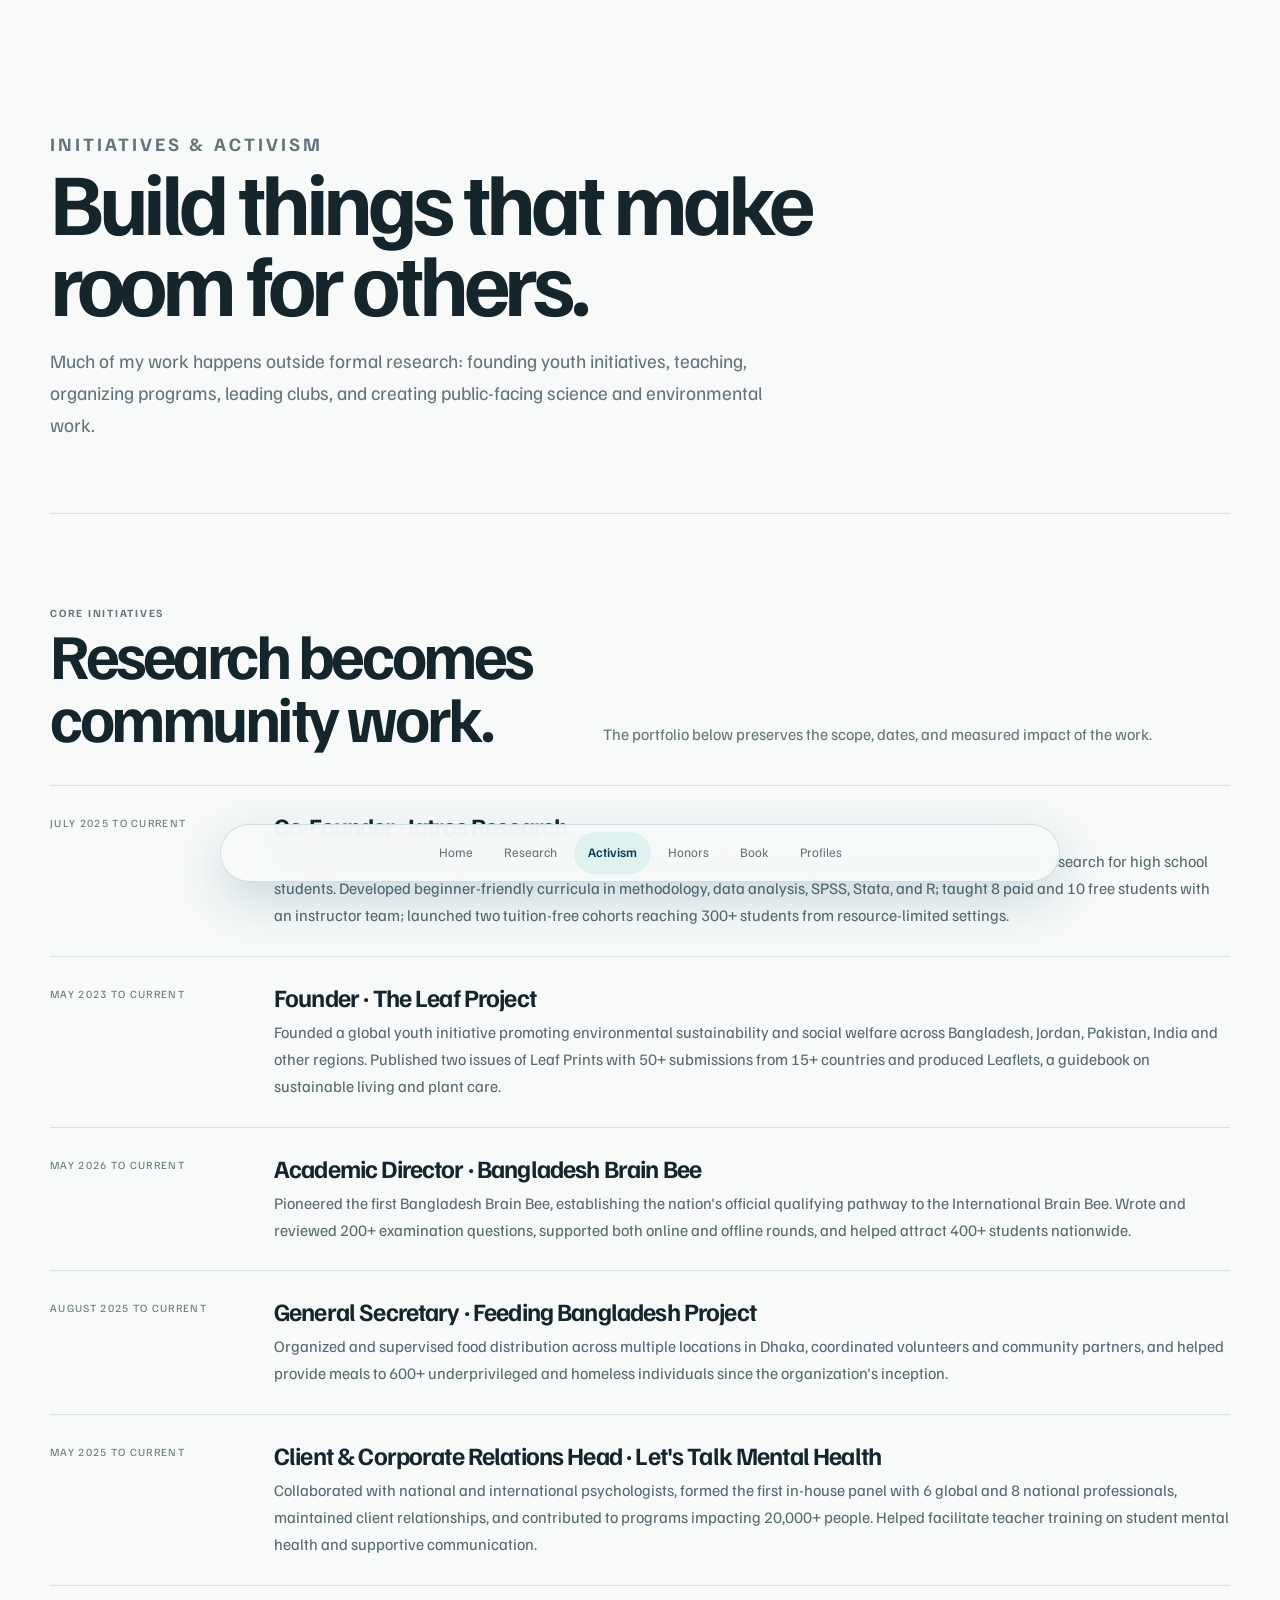
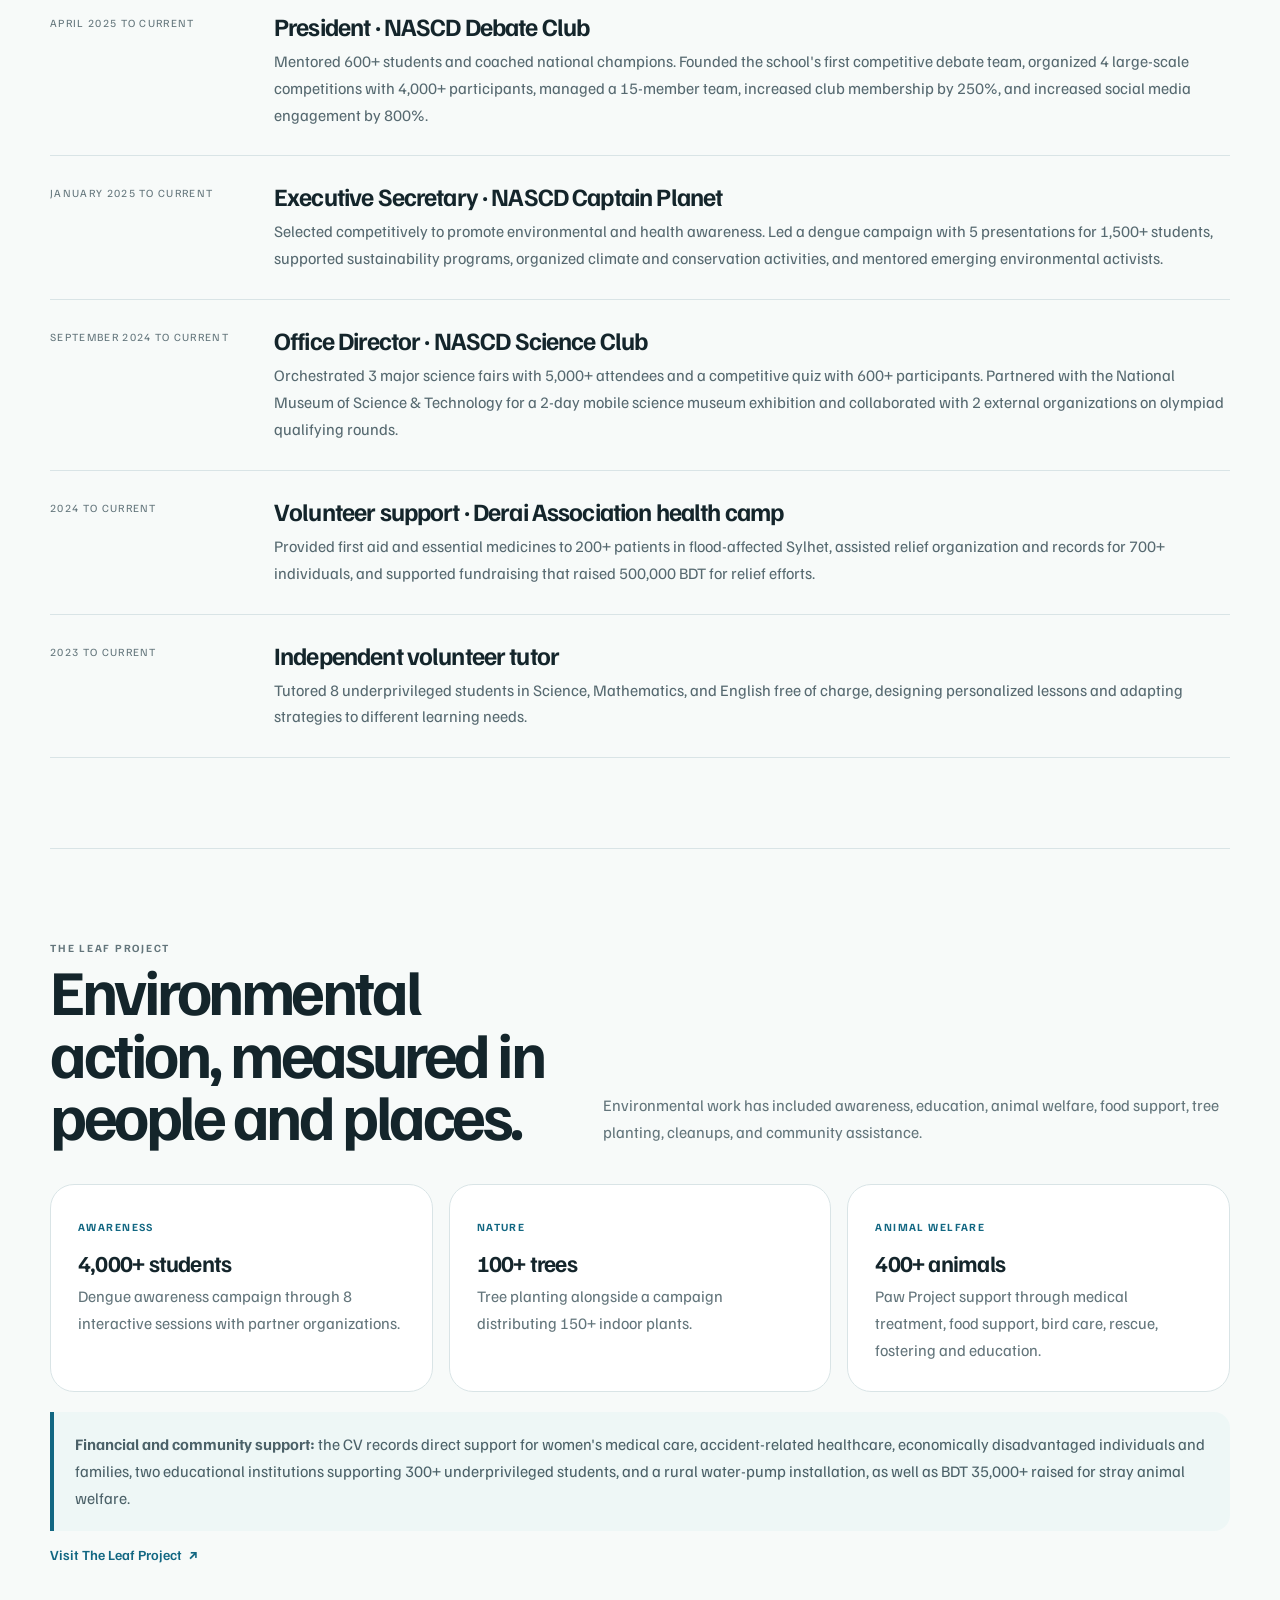
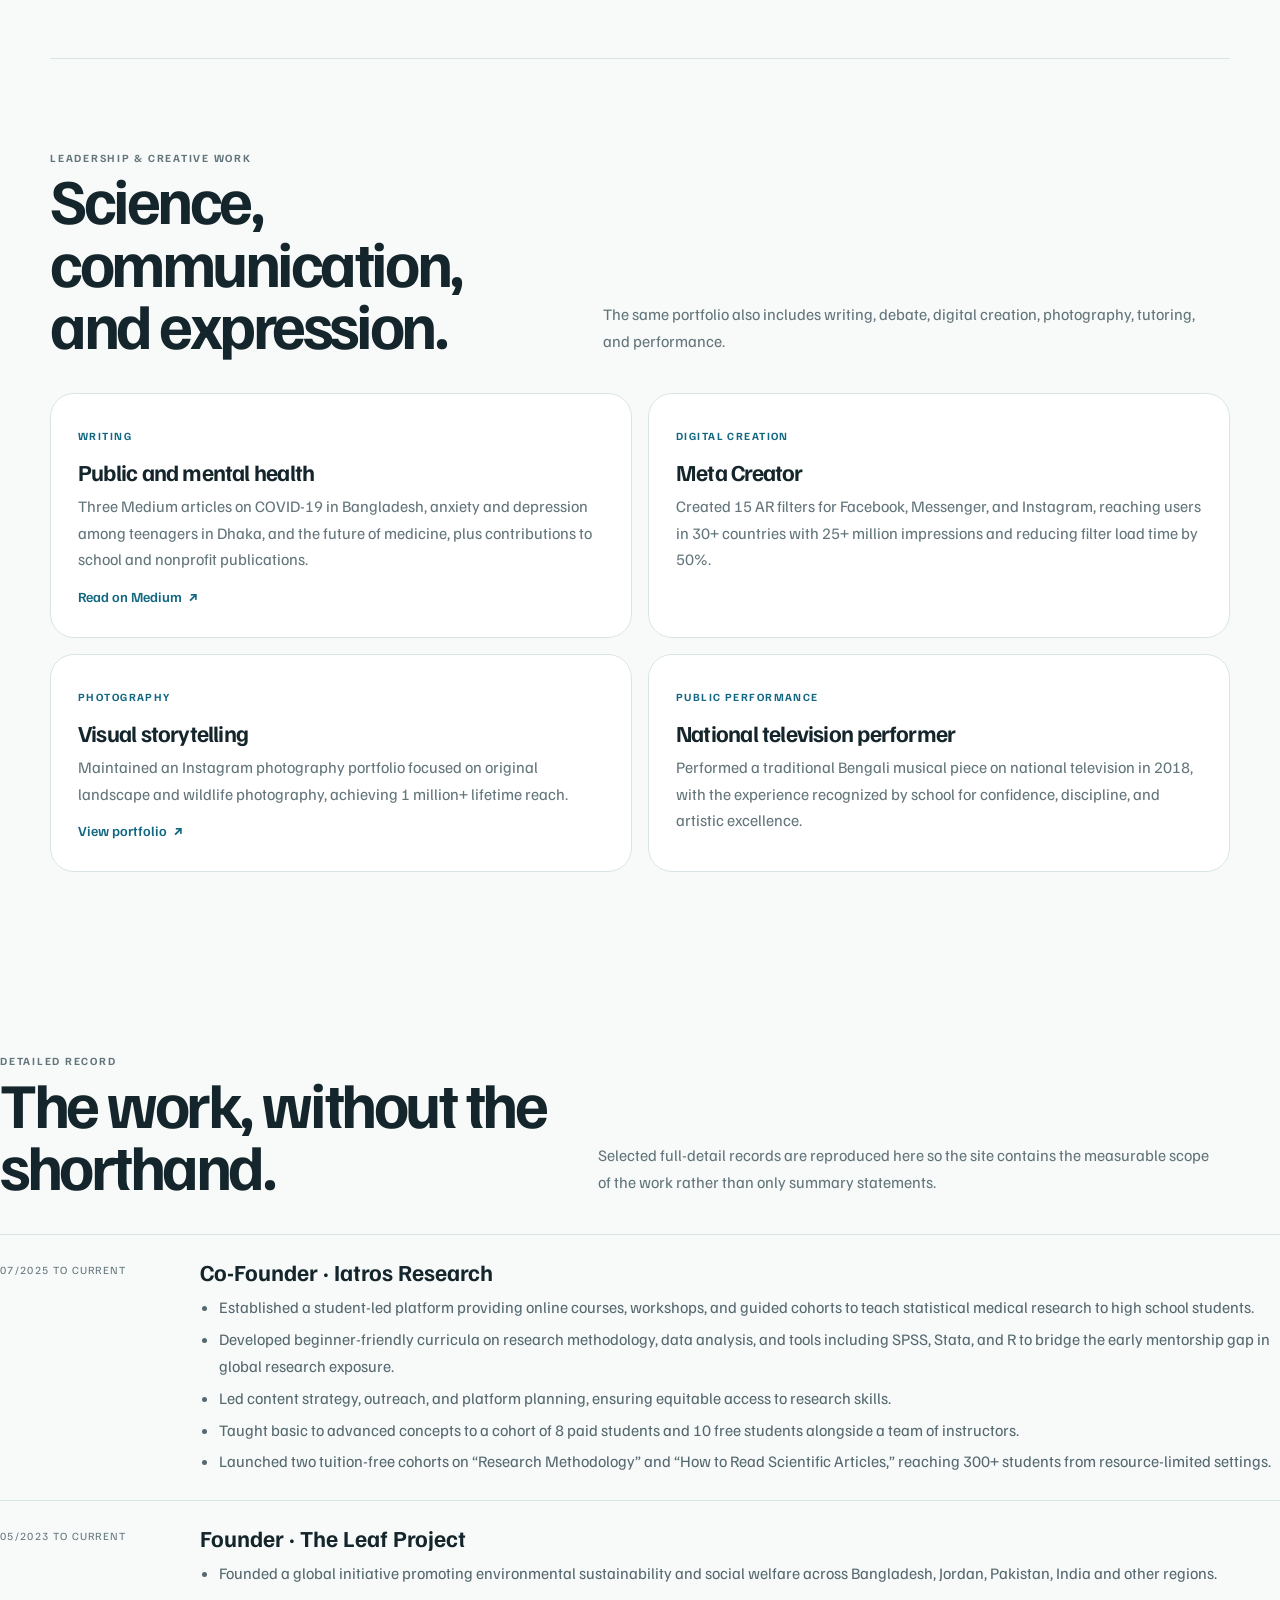
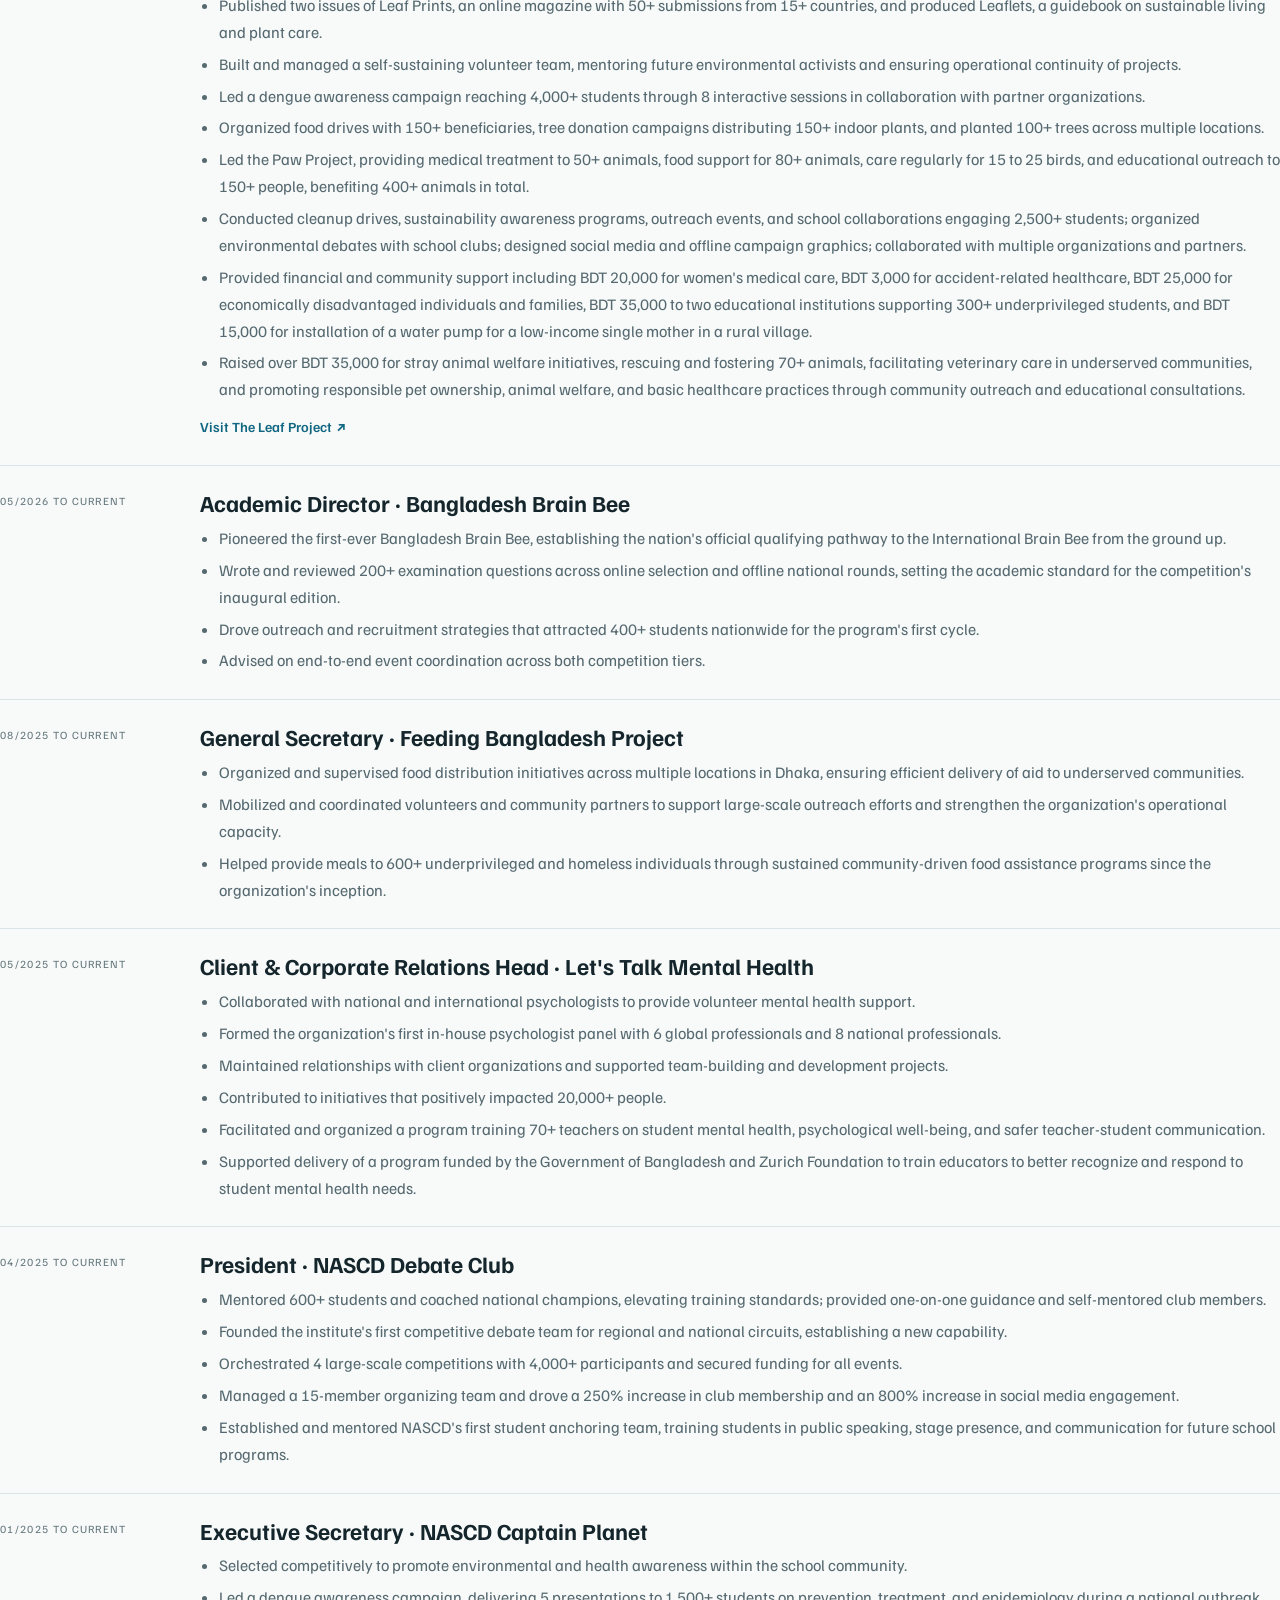
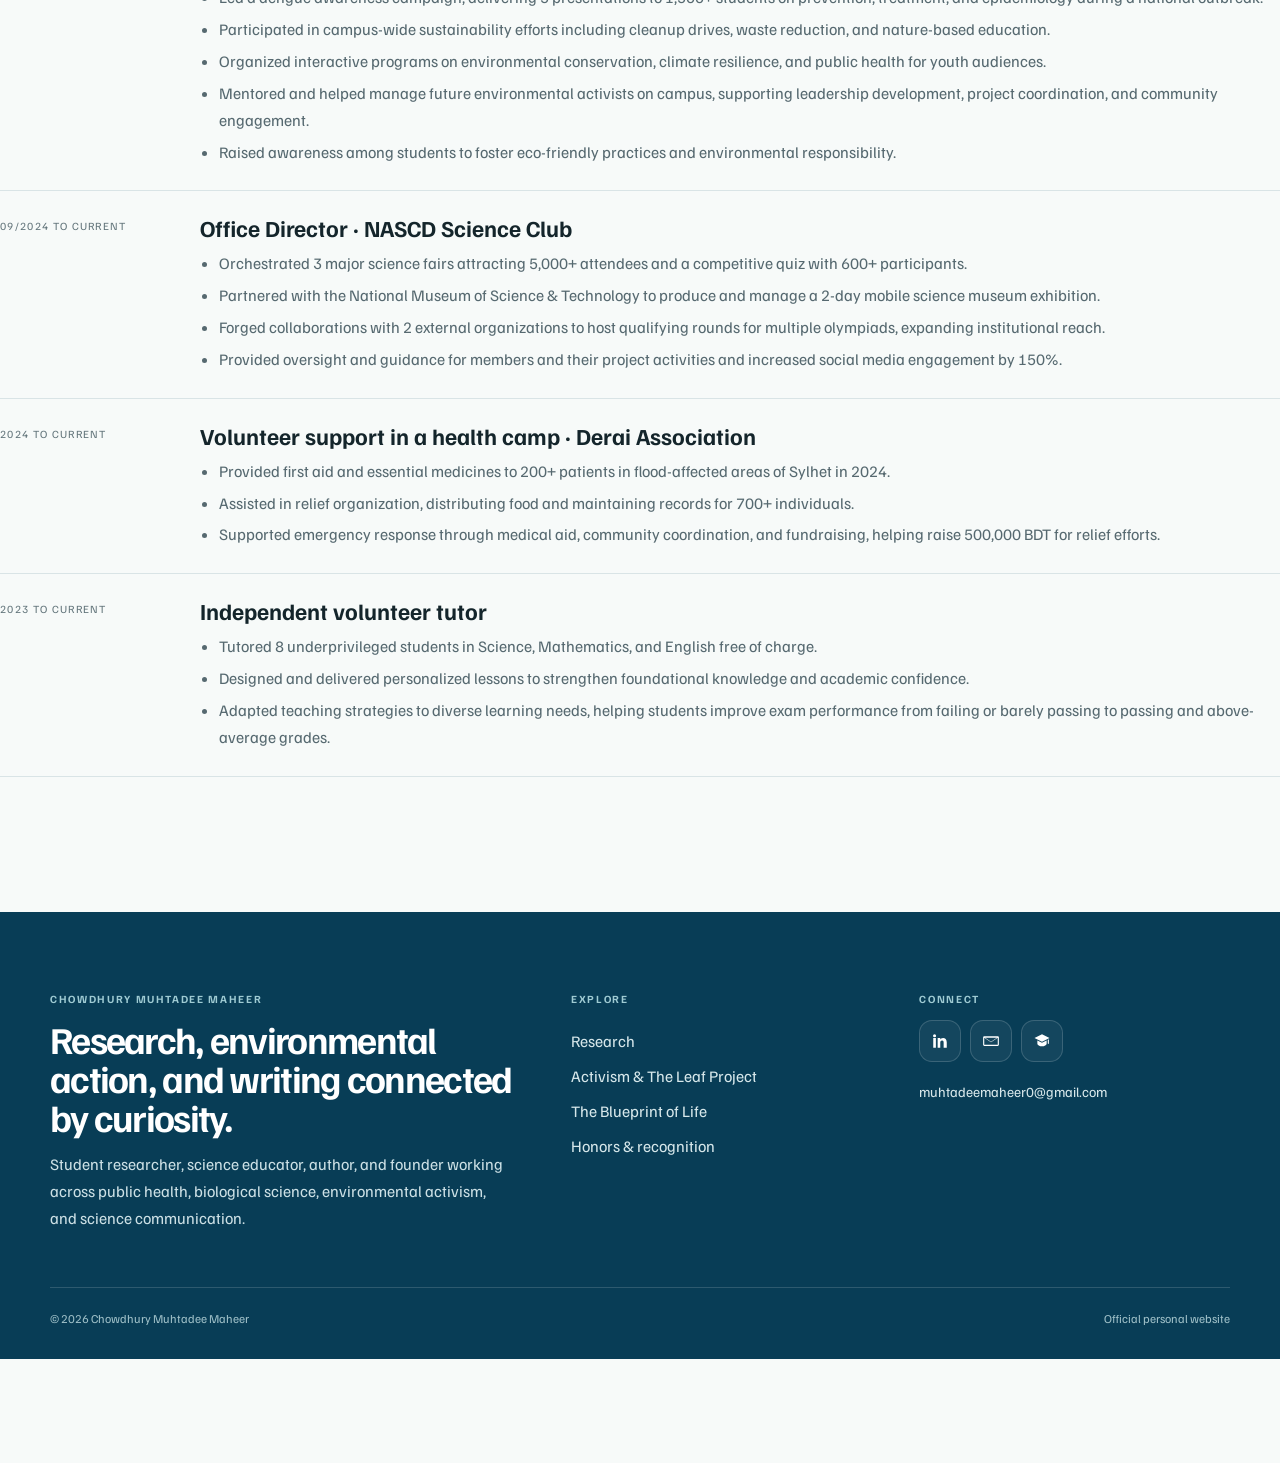
==== initiatives.html @ 5a66cd31 "Add files via upload" ====
<!doctype html><html lang="en"><head><meta charset="utf-8"><meta name="viewport" content="width=device-width, initial-scale=1"><title>Initiatives &amp; Activism | Chowdhury Muhtadee Maheer</title><meta name="description" content="Youth initiatives, environmental activism, science education, leadership, outreach and community work by Chowdhury Muhtadee Maheer."><meta name="author" content="Chowdhury Muhtadee Maheer"><meta name="robots" content="index, follow, max-image-preview:large"><link rel="canonical" href="https://chowdhurymuhtadeemaheer.github.io/initiatives.html"><link rel="icon" type="image/png" href="assets/favicon.png"><link rel="apple-touch-icon" href="assets/favicon.png"><link rel="preconnect" href="https://fonts.googleapis.com"><link rel="preconnect" href="https://fonts.gstatic.com" crossorigin><link href="https://fonts.googleapis.com/css2?family=Familjen+Grotesk:wght@400;500;600;700&display=swap" rel="stylesheet"><meta name="theme-color" content="#0c3551"><meta property="og:type" content="website"><meta property="og:site_name" content="Chowdhury Muhtadee Maheer"><meta property="og:title" content="Initiatives &amp; Activism | Chowdhury Muhtadee Maheer"><meta property="og:description" content="Youth initiatives, environmental activism, science education, leadership, outreach and community work by Chowdhury Muhtadee Maheer."><meta property="og:url" content="https://chowdhurymuhtadeemaheer.github.io/initiatives.html"><meta property="og:image" content="https://chowdhurymuhtadeemaheer.github.io/assets/portrait.webp"><meta property="og:image:alt" content="Portrait of Chowdhury Muhtadee Maheer"><meta name="twitter:card" content="summary_large_image"><meta name="twitter:title" content="Initiatives &amp; Activism | Chowdhury Muhtadee Maheer"><meta name="twitter:description" content="Youth initiatives, environmental activism, science education, leadership, outreach and community work by Chowdhury Muhtadee Maheer."><meta name="twitter:image" content="https://chowdhurymuhtadeemaheer.github.io/assets/portrait.webp"><link rel="stylesheet" href="styles.css"><script type="application/ld+json">{
  "@context": "https://schema.org",
  "@graph": [
    {
      "@type": "WebSite",
      "@id": "https://chowdhurymuhtadeemaheer.github.io/#website",
      "url": "https://chowdhurymuhtadeemaheer.github.io/",
      "name": "Chowdhury Muhtadee Maheer",
      "description": "Official website of Chowdhury Muhtadee Maheer.",
      "publisher": {
        "@id": "https://chowdhurymuhtadeemaheer.github.io/#person"
      }
    },
    {
      "@type": "Person",
      "@id": "https://chowdhurymuhtadeemaheer.github.io/#person",
      "name": "Chowdhury Muhtadee Maheer",
      "url": "https://chowdhurymuhtadeemaheer.github.io/profiles.html",
      "image": [
        "https://chowdhurymuhtadeemaheer.github.io/assets/portrait.webp"
      ],
      "description": "Student researcher, science educator, author and youth initiative founder from Bangladesh, working across life science, public health, research methodology, science communication and environmental action.",
      "jobTitle": [
        "Student Researcher",
        "Science Educator",
        "Author"
      ],
      "email": "mailto:muhtadeemaheer0@gmail.com",
      "identifier": [
        {
          "@type": "PropertyValue",
          "propertyID": "ORCID",
          "value": "0009-0004-6158-2611"
        },
        {
          "@type": "PropertyValue",
          "propertyID": "Web of Science",
          "value": "PCT-4492-2025"
        }
      ],
      "knowsAbout": [
        "Biological sciences",
        "Public health",
        "Molecular biology",
        "Genetic engineering",
        "Synthetic biology",
        "Research methodology",
        "Biostatistics",
        "Health data analysis",
        "Neuroscience",
        "Environmental sustainability",
        "Science communication"
      ],
      "sameAs": [
        "https://www.linkedin.com/in/chowdhury-muhtadee-maheer/",
        "https://scholar.google.com/citations?user=SrY3TlcAAAAJ&hl=en",
        "https://orcid.org/0009-0004-6158-2611",
        "https://www.webofscience.com/wos/author/record/PCT-4492-2025",
        "https://www.wikidata.org/wiki/Q136108937",
        "https://x.com/MuhtadeeMaheer",
        "https://www.threads.com/@muhtadee_maheer",
        "https://www.instagram.com/muhtadee_maheer/",
        "https://www.facebook.com/muhtadee.maheer",
        "https://medium.com/@muhtadeemaheer0",
        "https://independent.academia.edu/ChowdhuryMuhtadeeMaheer",
        "https://www.behance.net/muhtadeemaheer",
        "https://bsky.app/profile/muhtadeemaheer.bsky.social",
        "https://www.amazon.com/author/chowdhurymuhtadeemaheer"
      ],
      "alumniOf": [
        {
          "@type": "EducationalOrganization",
          "name": "Navy Anchorage School and College, Dhaka"
        },
        {
          "@type": "EducationalOrganization",
          "name": "Milestone School and College"
        }
      ],
      "affiliation": {
        "@type": "Organization",
        "name": "University of Rajshahi"
      }
    },
    {
      "@type": "CollectionPage",
      "@id": "https://chowdhurymuhtadeemaheer.github.io/initiatives.html#page",
      "url": "https://chowdhurymuhtadeemaheer.github.io/initiatives.html",
      "name": "Initiatives & Activism | Chowdhury Muhtadee Maheer",
      "description": "Youth initiatives, environmental activism, science education, leadership, outreach and community work by Chowdhury Muhtadee Maheer.",
      "isPartOf": {
        "@id": "https://chowdhurymuhtadeemaheer.github.io/#website"
      },
      "about": {
        "@id": "https://chowdhurymuhtadeemaheer.github.io/#person"
      }
    },
    {
      "@type": "ItemList",
      "@id": "https://chowdhurymuhtadeemaheer.github.io/initiatives.html#initiatives",
      "name": "Initiatives and leadership",
      "itemListElement": [
        {
          "@type": "ListItem",
          "position": 1,
          "name": "Co-Founder · Iatros Research"
        },
        {
          "@type": "ListItem",
          "position": 2,
          "name": "Founder · The Leaf Project"
        },
        {
          "@type": "ListItem",
          "position": 3,
          "name": "Academic Director · Bangladesh Brain Bee"
        },
        {
          "@type": "ListItem",
          "position": 4,
          "name": "General Secretary · Feeding Bangladesh Project"
        },
        {
          "@type": "ListItem",
          "position": 5,
          "name": "Client & Corporate Relations Head · Let's Talk Mental Health"
        },
        {
          "@type": "ListItem",
          "position": 6,
          "name": "President · NASCD Debate Club"
        },
        {
          "@type": "ListItem",
          "position": 7,
          "name": "Executive Secretary · NASCD Captain Planet"
        },
        {
          "@type": "ListItem",
          "position": 8,
          "name": "Office Director · NASCD Science Club"
        },
        {
          "@type": "ListItem",
          "position": 9,
          "name": "Volunteer support · Derai Association health camp"
        },
        {
          "@type": "ListItem",
          "position": 10,
          "name": "Independent volunteer tutor"
        }
      ]
    }
  ]
}</script></head><body><a class="skip-link" href="#main">Skip to content</a><header class="site-header"><div class="nav-wrap"><nav class="site-nav" aria-label="Primary navigation"><a href="index.html">Home</a><a href="research.html">Research</a><a href="initiatives.html" class="active" aria-current="page">Activism</a><a href="honors.html">Honors</a><a href="book.html">Book</a><a href="profiles.html">Profiles</a></nav></div></header><main id="main"><div class="shell"><section class="page-hero"><p class="kicker">Initiatives &amp; activism</p><h1>Build things that make room for others.</h1><p>Much of my work happens outside formal research: founding youth initiatives, teaching, organizing programs, leading clubs, and creating public-facing science and environmental work.</p></section><section class="section"><div class="section-head"><div><p class="eyebrow">Core initiatives</p><h2>Research becomes community work.</h2></div><p>The portfolio below preserves the scope, dates, and measured impact of the work.</p></div><div class="entry-list"><article class="entry"><div class="entry-meta">July 2025 to current</div><div><h3>Co-Founder · Iatros Research</h3><p>Established a student-led platform providing online courses, workshops, and guided cohorts in statistical medical research for high school students. Developed beginner-friendly curricula in methodology, data analysis, SPSS, Stata, and R; taught 8 paid and 10 free students with an instructor team; launched two tuition-free cohorts reaching 300+ students from resource-limited settings.</p></div></article><article class="entry"><div class="entry-meta">May 2023 to current</div><div><h3>Founder · The Leaf Project</h3><p>Founded a global youth initiative promoting environmental sustainability and social welfare across Bangladesh, Jordan, Pakistan, India and other regions. Published two issues of Leaf Prints with 50+ submissions from 15+ countries and produced Leaflets, a guidebook on sustainable living and plant care.</p></div></article><article class="entry"><div class="entry-meta">May 2026 to current</div><div><h3>Academic Director · Bangladesh Brain Bee</h3><p>Pioneered the first Bangladesh Brain Bee, establishing the nation's official qualifying pathway to the International Brain Bee. Wrote and reviewed 200+ examination questions, supported both online and offline rounds, and helped attract 400+ students nationwide.</p></div></article><article class="entry"><div class="entry-meta">August 2025 to current</div><div><h3>General Secretary · Feeding Bangladesh Project</h3><p>Organized and supervised food distribution across multiple locations in Dhaka, coordinated volunteers and community partners, and helped provide meals to 600+ underprivileged and homeless individuals since the organization's inception.</p></div></article><article class="entry"><div class="entry-meta">May 2025 to current</div><div><h3>Client & Corporate Relations Head · Let's Talk Mental Health</h3><p>Collaborated with national and international psychologists, formed the first in-house panel with 6 global and 8 national professionals, maintained client relationships, and contributed to programs impacting 20,000+ people. Helped facilitate teacher training on student mental health and supportive communication.</p></div></article><article class="entry"><div class="entry-meta">April 2025 to current</div><div><h3>President · NASCD Debate Club</h3><p>Mentored 600+ students and coached national champions. Founded the school's first competitive debate team, organized 4 large-scale competitions with 4,000+ participants, managed a 15-member team, increased club membership by 250%, and increased social media engagement by 800%.</p></div></article><article class="entry"><div class="entry-meta">January 2025 to current</div><div><h3>Executive Secretary · NASCD Captain Planet</h3><p>Selected competitively to promote environmental and health awareness. Led a dengue campaign with 5 presentations for 1,500+ students, supported sustainability programs, organized climate and conservation activities, and mentored emerging environmental activists.</p></div></article><article class="entry"><div class="entry-meta">September 2024 to current</div><div><h3>Office Director · NASCD Science Club</h3><p>Orchestrated 3 major science fairs with 5,000+ attendees and a competitive quiz with 600+ participants. Partnered with the National Museum of Science & Technology for a 2-day mobile science museum exhibition and collaborated with 2 external organizations on olympiad qualifying rounds.</p></div></article><article class="entry"><div class="entry-meta">2024 to current</div><div><h3>Volunteer support · Derai Association health camp</h3><p>Provided first aid and essential medicines to 200+ patients in flood-affected Sylhet, assisted relief organization and records for 700+ individuals, and supported fundraising that raised 500,000 BDT for relief efforts.</p></div></article><article class="entry"><div class="entry-meta">2023 to current</div><div><h3>Independent volunteer tutor</h3><p>Tutored 8 underprivileged students in Science, Mathematics, and English free of charge, designing personalized lessons and adapting strategies to different learning needs.</p></div></article></div></section><section class="section"><div class="section-head"><div><p class="eyebrow">The Leaf Project</p><h2>Environmental action, measured in people and places.</h2></div><p>Environmental work has included awareness, education, animal welfare, food support, tree planting, cleanups, and community assistance.</p></div><div class="grid-3"><article class="card"><span class="small">Awareness</span><h3>4,000+ students</h3><p>Dengue awareness campaign through 8 interactive sessions with partner organizations.</p></article><article class="card"><span class="small">Nature</span><h3>100+ trees</h3><p>Tree planting alongside a campaign distributing 150+ indoor plants.</p></article><article class="card"><span class="small">Animal welfare</span><h3>400+ animals</h3><p>Paw Project support through medical treatment, food support, bird care, rescue, fostering and education.</p></article></div><div class="notice"><strong>Financial and community support:</strong> the CV records direct support for women's medical care, accident-related healthcare, economically disadvantaged individuals and families, two educational institutions supporting 300+ underprivileged students, and a rural water-pump installation, as well as BDT 35,000+ raised for stray animal welfare.</div><a class="text-link" href="https://theleafproject.rweb.site/" target="_blank" rel="noopener">Visit The Leaf Project <span>↗</span></a></section><section class="section"><div class="section-head"><div><p class="eyebrow">Leadership &amp; creative work</p><h2>Science, communication, and expression.</h2></div><p>The same portfolio also includes writing, debate, digital creation, photography, tutoring, and performance.</p></div><div class="grid-2"><article class="card"><span class="small">Writing</span><h3>Public and mental health</h3><p>Three Medium articles on COVID-19 in Bangladesh, anxiety and depression among teenagers in Dhaka, and the future of medicine, plus contributions to school and nonprofit publications.</p><a class="text-link" href="https://medium.com/@muhtadeemaheer0" target="_blank" rel="noopener">Read on Medium <span>↗</span></a></article><article class="card"><span class="small">Digital creation</span><h3>Meta Creator</h3><p>Created 15 AR filters for Facebook, Messenger, and Instagram, reaching users in 30+ countries with 25+ million impressions and reducing filter load time by 50%.</p></article><article class="card"><span class="small">Photography</span><h3>Visual storytelling</h3><p>Maintained an Instagram photography portfolio focused on original landscape and wildlife photography, achieving 1 million+ lifetime reach.</p><a class="text-link" href="https://www.instagram.com/muhtadeemaheer_photography/" target="_blank" rel="noopener">View portfolio <span>↗</span></a></article><article class="card"><span class="small">Public performance</span><h3>National television performer</h3><p>Performed a traditional Bengali musical piece on national television in 2018, with the experience recognized by school for confidence, discipline, and artistic excellence.</p></article></div></section></div>
<section class="section"><div class="section-head"><div><p class="eyebrow">Detailed record</p><h2>The work, without the shorthand.</h2></div><p>Selected full-detail records are reproduced here so the site contains the measurable scope of the work rather than only summary statements.</p></div>
<div class="cv-table">
<div class="cv-row"><div class="date">07/2025 to current</div><div><h3>Co-Founder · Iatros Research</h3><ul><li>Established a student-led platform providing online courses, workshops, and guided cohorts to teach statistical medical research to high school students.</li><li>Developed beginner-friendly curricula on research methodology, data analysis, and tools including SPSS, Stata, and R to bridge the early mentorship gap in global research exposure.</li><li>Led content strategy, outreach, and platform planning, ensuring equitable access to research skills.</li><li>Taught basic to advanced concepts to a cohort of 8 paid students and 10 free students alongside a team of instructors.</li><li>Launched two tuition-free cohorts on “Research Methodology” and “How to Read Scientific Articles,” reaching 300+ students from resource-limited settings.</li></ul></div></div>
<div class="cv-row"><div class="date">05/2023 to current</div><div><h3>Founder · The Leaf Project</h3><ul><li>Founded a global initiative promoting environmental sustainability and social welfare across Bangladesh, Jordan, Pakistan, India and other regions.</li><li>Published two issues of Leaf Prints, an online magazine with 50+ submissions from 15+ countries, and produced Leaflets, a guidebook on sustainable living and plant care.</li><li>Built and managed a self-sustaining volunteer team, mentoring future environmental activists and ensuring operational continuity of projects.</li><li>Led a dengue awareness campaign reaching 4,000+ students through 8 interactive sessions in collaboration with partner organizations.</li><li>Organized food drives with 150+ beneficiaries, tree donation campaigns distributing 150+ indoor plants, and planted 100+ trees across multiple locations.</li><li>Led the Paw Project, providing medical treatment to 50+ animals, food support for 80+ animals, care regularly for 15 to 25 birds, and educational outreach to 150+ people, benefiting 400+ animals in total.</li><li>Conducted cleanup drives, sustainability awareness programs, outreach events, and school collaborations engaging 2,500+ students; organized environmental debates with school clubs; designed social media and offline campaign graphics; collaborated with multiple organizations and partners.</li><li>Provided financial and community support including BDT 20,000 for women's medical care, BDT 3,000 for accident-related healthcare, BDT 25,000 for economically disadvantaged individuals and families, BDT 35,000 to two educational institutions supporting 300+ underprivileged students, and BDT 15,000 for installation of a water pump for a low-income single mother in a rural village.</li><li>Raised over BDT 35,000 for stray animal welfare initiatives, rescuing and fostering 70+ animals, facilitating veterinary care in underserved communities, and promoting responsible pet ownership, animal welfare, and basic healthcare practices through community outreach and educational consultations.</li></ul><a class="text-link" href="https://theleafproject.rweb.site/" target="_blank" rel="noopener">Visit The Leaf Project ↗</a></div></div>
<div class="cv-row"><div class="date">05/2026 to current</div><div><h3>Academic Director · Bangladesh Brain Bee</h3><ul><li>Pioneered the first-ever Bangladesh Brain Bee, establishing the nation's official qualifying pathway to the International Brain Bee from the ground up.</li><li>Wrote and reviewed 200+ examination questions across online selection and offline national rounds, setting the academic standard for the competition's inaugural edition.</li><li>Drove outreach and recruitment strategies that attracted 400+ students nationwide for the program's first cycle.</li><li>Advised on end-to-end event coordination across both competition tiers.</li></ul></div></div>
<div class="cv-row"><div class="date">08/2025 to current</div><div><h3>General Secretary · Feeding Bangladesh Project</h3><ul><li>Organized and supervised food distribution initiatives across multiple locations in Dhaka, ensuring efficient delivery of aid to underserved communities.</li><li>Mobilized and coordinated volunteers and community partners to support large-scale outreach efforts and strengthen the organization's operational capacity.</li><li>Helped provide meals to 600+ underprivileged and homeless individuals through sustained community-driven food assistance programs since the organization's inception.</li></ul></div></div>

<div class="cv-row"><div class="date">05/2025 to current</div><div><h3>Client &amp; Corporate Relations Head · Let's Talk Mental Health</h3><ul><li>Collaborated with national and international psychologists to provide volunteer mental health support.</li><li>Formed the organization's first in-house psychologist panel with 6 global professionals and 8 national professionals.</li><li>Maintained relationships with client organizations and supported team-building and development projects.</li><li>Contributed to initiatives that positively impacted 20,000+ people.</li><li>Facilitated and organized a program training 70+ teachers on student mental health, psychological well-being, and safer teacher-student communication.</li><li>Supported delivery of a program funded by the Government of Bangladesh and Zurich Foundation to train educators to better recognize and respond to student mental health needs.</li></ul></div></div>
<div class="cv-row"><div class="date">04/2025 to current</div><div><h3>President · NASCD Debate Club</h3><ul><li>Mentored 600+ students and coached national champions, elevating training standards; provided one-on-one guidance and self-mentored club members.</li><li>Founded the institute's first competitive debate team for regional and national circuits, establishing a new capability.</li><li>Orchestrated 4 large-scale competitions with 4,000+ participants and secured funding for all events.</li><li>Managed a 15-member organizing team and drove a 250% increase in club membership and an 800% increase in social media engagement.</li><li>Established and mentored NASCD's first student anchoring team, training students in public speaking, stage presence, and communication for future school programs.</li></ul></div></div>
<div class="cv-row"><div class="date">01/2025 to current</div><div><h3>Executive Secretary · NASCD Captain Planet</h3><ul><li>Selected competitively to promote environmental and health awareness within the school community.</li><li>Led a dengue awareness campaign, delivering 5 presentations to 1,500+ students on prevention, treatment, and epidemiology during a national outbreak.</li><li>Participated in campus-wide sustainability efforts including cleanup drives, waste reduction, and nature-based education.</li><li>Organized interactive programs on environmental conservation, climate resilience, and public health for youth audiences.</li><li>Mentored and helped manage future environmental activists on campus, supporting leadership development, project coordination, and community engagement.</li><li>Raised awareness among students to foster eco-friendly practices and environmental responsibility.</li></ul></div></div>
<div class="cv-row"><div class="date">09/2024 to current</div><div><h3>Office Director · NASCD Science Club</h3><ul><li>Orchestrated 3 major science fairs attracting 5,000+ attendees and a competitive quiz with 600+ participants.</li><li>Partnered with the National Museum of Science &amp; Technology to produce and manage a 2-day mobile science museum exhibition.</li><li>Forged collaborations with 2 external organizations to host qualifying rounds for multiple olympiads, expanding institutional reach.</li><li>Provided oversight and guidance for members and their project activities and increased social media engagement by 150%.</li></ul></div></div>
<div class="cv-row"><div class="date">2024 to current</div><div><h3>Volunteer support in a health camp · Derai Association</h3><ul><li>Provided first aid and essential medicines to 200+ patients in flood-affected areas of Sylhet in 2024.</li><li>Assisted in relief organization, distributing food and maintaining records for 700+ individuals.</li><li>Supported emergency response through medical aid, community coordination, and fundraising, helping raise 500,000 BDT for relief efforts.</li></ul></div></div>
<div class="cv-row"><div class="date">2023 to current</div><div><h3>Independent volunteer tutor</h3><ul><li>Tutored 8 underprivileged students in Science, Mathematics, and English free of charge.</li><li>Designed and delivered personalized lessons to strengthen foundational knowledge and academic confidence.</li><li>Adapted teaching strategies to diverse learning needs, helping students improve exam performance from failing or barely passing to passing and above-average grades.</li></ul></div></div>
</div></section></main><footer class="site-footer"><div class="shell footer-grid"><div class="footer-intro"><p class="footer-kicker">Chowdhury Muhtadee Maheer</p><h2>Research, environmental action, and writing connected by curiosity.</h2><p>Student researcher, science educator, author, and founder working across public health, biological science, environmental activism, and science communication.</p></div><div><p class="footer-label">Explore</p><a href="research.html">Research</a><a href="initiatives.html">Activism &amp; The Leaf Project</a><a href="book.html">The Blueprint of Life</a><a href="honors.html">Honors &amp; recognition</a></div><div><p class="footer-label">Connect</p><div class="social-row"><a class="icon-link" href="https://www.linkedin.com/in/chowdhury-muhtadee-maheer/" target="_blank" rel="me noopener" aria-label="LinkedIn" title="LinkedIn"><svg viewBox="0 0 24 24" aria-hidden="true"><path d="M6.5 8.1H3V21h3.5V8.1ZM4.75 3a2.05 2.05 0 1 0 0 4.1A2.05 2.05 0 0 0 4.75 3ZM21 13.6c0-3.88-2.07-5.7-4.84-5.7-2.23 0-3.23 1.23-3.79 2.09V8.1H8.87V21h3.5v-6.39c0-1.68.32-3.31 2.4-3.31 2.05 0 2.08 1.93 2.08 3.42V21H21v-7.4Z"/></svg></a><a class="icon-link" href="mailto:muhtadeemaheer0@gmail.com" aria-label="Email" title="Email"><svg viewBox="0 0 24 24" aria-hidden="true"><path d="M3 5.5h18A1.5 1.5 0 0 1 22.5 7v10A1.5 1.5 0 0 1 21 18.5H3A1.5 1.5 0 0 1 1.5 17V7A1.5 1.5 0 0 1 3 5.5Zm0 2.1V17h18V7.6l-9 6.2-9-6.2Zm1.2-.1 7.8 5.35 7.8-5.35H4.2Z"/></svg></a><a class="icon-link" href="https://scholar.google.com/citations?user=SrY3TlcAAAAJ&hl=en" target="_blank" rel="me noopener" aria-label="Google Scholar" title="Google Scholar"><svg viewBox="0 0 24 24" aria-hidden="true"><path d="m12 3 10 5-10 5L2 8l10-5Zm-6.2 8.3v4.2c0 1.8 3.1 3.5 6.2 3.5s6.2-1.7 6.2-3.5v-4.2L12 14.4l-6.2-3.1Zm13.9-.8v4.7l1.5.8V9.75l-1.5.75Z"/></svg></a></div><a class="footer-email" href="mailto:muhtadeemaheer0@gmail.com">muhtadeemaheer0@gmail.com</a></div></div><div class="shell footer-bottom"><span>&copy; 2026 Chowdhury Muhtadee Maheer</span><span>Official personal website</span></div></footer><script src="script.js"></script></body></html>
---- styles.css ----
@import url('https://fonts.googleapis.com/css2?family=Familjen+Grotesk:wght@400;500;600;700&display=swap');
:root{
  --paper:#f7faf9;--white:#ffffff;--ink:#14252b;--muted:#63757b;--line:#d9e4e6;
  --blue:#126782;--blue-deep:#083d56;--teal:#1f8592;--aqua:#dff2f0;--mist:#eef7f6;
  --sand:#f0ece4;--max:1180px;--radius:28px;--pill:999px;
  --shadow:0 20px 55px rgba(8,61,86,.10);--font:'Familjen Grotesk',sans-serif;
}
*{box-sizing:border-box}
html{scroll-behavior:smooth;background:var(--paper)}
body{margin:0;background:var(--paper);color:var(--ink);font-family:var(--font);font-size:16px;line-height:1.68;-webkit-font-smoothing:antialiased;padding-bottom:104px}
body:before{content:"";position:fixed;inset:0;pointer-events:none;opacity:.22;background-image:radial-gradient(circle at 1px 1px,rgba(8,61,86,.10) 1px,transparent 1px);background-size:24px 24px;mask-image:linear-gradient(to bottom,#000,transparent 75%);z-index:0}
a{color:inherit}img{display:block;max-width:100%}button{font:inherit}::selection{background:var(--blue-deep);color:#fff}
.shell{width:min(var(--max),calc(100% - 48px));margin-inline:auto;position:relative;z-index:1}
.skip-link{position:fixed;left:18px;top:-80px;z-index:400;background:var(--blue-deep);color:#fff;padding:10px 14px;border-radius:10px;text-decoration:none}.skip-link:focus{top:18px}
.site-header{position:fixed;z-index:300;left:50%;bottom:18px;transform:translateX(-50%);width:min(96vw,840px);background:rgba(247,250,249,.93);border:1px solid rgba(18,103,130,.18);box-shadow:0 18px 50px rgba(8,61,86,.18);backdrop-filter:blur(18px);-webkit-backdrop-filter:blur(18px);border-radius:var(--pill)}
.nav-wrap{padding:7px}.site-nav{display:flex;justify-content:center;align-items:center;gap:3px;overflow-x:auto;scrollbar-width:none}.site-nav::-webkit-scrollbar{display:none}.site-nav a{font-size:13px;color:var(--muted);text-decoration:none;padding:10px 14px;border-radius:var(--pill);white-space:nowrap;transition:color .25s ease,background .25s ease,transform .25s ease}.site-nav a:hover{color:var(--blue-deep);background:var(--mist);transform:translateY(-1px)}.site-nav a.active{color:var(--blue-deep);background:var(--aqua);font-weight:600}
main{position:relative;z-index:1}.hero{padding:104px 0 92px;min-height:88vh;display:grid;grid-template-columns:minmax(0,1.05fr) minmax(360px,.95fr);gap:72px;align-items:center}.kicker,.eyebrow{font-size:11px;letter-spacing:.16em;text-transform:uppercase;color:var(--blue);font-weight:700;margin:0 0 14px}.hero h1{font-size:clamp(58px,8vw,104px);line-height:.90;letter-spacing:-.064em;margin:0;max-width:850px}.hero h1 .accent{color:var(--blue)}.hero .lead{font-size:19px;max-width:690px;color:#4f646b;margin:28px 0 30px}.actions{display:flex;flex-wrap:wrap;gap:10px}.button{display:inline-flex;align-items:center;gap:8px;padding:12px 17px;border:1px solid var(--line);border-radius:var(--pill);text-decoration:none;font-size:14px;font-weight:600;background:var(--white);transition:transform .25s ease,border-color .25s ease,box-shadow .25s ease}.button:hover{transform:translateY(-2px);border-color:#a8c7cf;box-shadow:0 12px 30px rgba(8,61,86,.08)}.button.primary{background:var(--blue-deep);border-color:var(--blue-deep);color:#fff}
.hero-media{position:relative;min-height:570px}.portrait-frame{position:absolute;inset:0 68px 0 0;background:#dfece9;border:1px solid #cfdde0;overflow:hidden;border-radius:34px;box-shadow:var(--shadow)}.portrait-frame img{width:100%;height:100%;object-fit:cover;object-position:center top}.hero-note{position:absolute;right:0;bottom:36px;width:190px;background:var(--blue-deep);color:#fff;border-radius:22px;padding:19px 20px;box-shadow:var(--shadow)}.hero-note b{display:block;font-size:27px;line-height:1.05;margin-bottom:6px}.hero-note span{font-size:12px;color:#c9e3ea}.hero-index{position:absolute;left:20px;top:20px;width:66px;height:66px;border-radius:50%;background:var(--white);border:1px solid var(--line);display:grid;place-items:center;color:var(--blue-deep);font-size:12px;font-weight:700}
.section{padding:90px 0;border-top:1px solid var(--line)}.section:first-of-type{border-top:0}.section-head{display:grid;grid-template-columns:.9fr 1.1fr;gap:40px;align-items:end;margin-bottom:38px}.section-head h2{font-size:clamp(38px,5vw,64px);line-height:.98;letter-spacing:-.054em;margin:0}.section-head p{margin:0;color:var(--muted);max-width:620px}
.feature-grid{display:grid;grid-template-columns:1.05fr .95fr;gap:18px}.feature{min-height:430px;border:1px solid var(--line);background:var(--white);padding:34px;border-radius:28px;position:relative;overflow:hidden;transition:transform .35s ease,box-shadow .35s ease,border-color .35s ease}.feature:hover{transform:translateY(-5px);box-shadow:var(--shadow);border-color:#b8d2d8}.feature.large{background:var(--blue-deep);color:#fff;border-color:var(--blue-deep)}.feature.large .eyebrow{color:#9ed9df}.feature.large p{color:#d4e7eb}.feature h3{font-size:35px;line-height:1.02;letter-spacing:-.04em;margin:14px 0 13px}.feature p{max-width:610px;color:var(--muted);margin:0}.feature .feature-mark{position:absolute;right:27px;top:25px;font-size:12px;letter-spacing:.12em;color:#7e989f}.feature.large .feature-mark{color:#8ec9d1}.feature .feature-foot{position:absolute;left:34px;right:34px;bottom:30px;display:flex;justify-content:space-between;gap:20px;align-items:end}.feature .feature-stat{font-size:42px;line-height:.95;font-weight:600;letter-spacing:-.05em}.feature .feature-label{font-size:12px;color:var(--muted);margin-top:8px}.feature.large .feature-label{color:#c0dbe1}.feature .feature-link{color:var(--blue);text-decoration:none;font-weight:600;font-size:14px}.feature.large .feature-link{color:#fff}
.stats{display:grid;grid-template-columns:repeat(4,1fr);border-top:1px solid var(--line);border-bottom:1px solid var(--line)}.stat{padding:25px 22px;border-right:1px solid var(--line)}.stat:last-child{border-right:0}.stat b{display:block;font-size:37px;line-height:.95;letter-spacing:-.05em;color:var(--blue-deep)}.stat span{display:block;margin-top:9px;color:var(--muted);font-size:13px}
.editorial-list{display:grid}.editorial-item{display:grid;grid-template-columns:170px 1fr 160px;gap:30px;align-items:start;padding:25px 0;border-top:1px solid var(--line)}.editorial-item:last-child{border-bottom:1px solid var(--line)}.editorial-item .meta{font-size:11px;text-transform:uppercase;letter-spacing:.12em;color:var(--muted)}.editorial-item h3{font-size:25px;line-height:1.08;letter-spacing:-.032em;margin:0 0 8px}.editorial-item p{margin:0;color:#566970}.editorial-item .side-note{font-size:12px;color:var(--blue);text-align:right;font-weight:600}
.book-feature{display:grid;grid-template-columns:270px 1fr;gap:58px;align-items:center;background:var(--sand);border:1px solid #ded7ca;border-radius:30px;padding:44px}.book-cover{width:100%;max-width:255px;aspect-ratio:840/1191;object-fit:cover;border-radius:5px;box-shadow:0 24px 45px rgba(55,48,33,.18)}.book-feature h3{font-size:clamp(40px,5.5vw,70px);line-height:.93;letter-spacing:-.06em;margin:0 0 18px}.book-feature p{color:#5c625f;max-width:650px}.book-meta{display:flex;gap:8px;flex-wrap:wrap;margin:20px 0}.book-chip{padding:8px 11px;border:1px solid #d1c8b8;border-radius:var(--pill);font-size:12px;color:#5b5b54}
.writing-grid{display:grid;grid-template-columns:1.2fr .8fr;gap:18px}.writing-main{background:var(--white);border:1px solid var(--line);border-radius:28px;padding:34px}.writing-main h3{font-size:36px;line-height:1;letter-spacing:-.045em;margin:0 0 14px}.writing-main p{color:var(--muted);max-width:730px}.writing-list{display:grid;gap:13px;margin-top:25px}.writing-line{padding:14px 0;border-top:1px solid var(--line)}.writing-line strong{display:block;font-size:17px}.writing-line span{font-size:12px;color:var(--muted)}.writing-side{background:var(--blue);color:#fff;border-radius:28px;padding:34px;display:flex;flex-direction:column;justify-content:space-between}.writing-side h3{font-size:30px;line-height:1;margin:0 0 10px}.writing-side p{color:#d7eaee}.writing-side a{color:#fff;font-weight:600;text-decoration:none}
.page-hero{padding:105px 0 72px;max-width:920px}.page-hero h1{font-size:clamp(52px,7vw,88px);line-height:.92;letter-spacing:-.06em;margin:0}.page-hero p{font-size:19px;color:var(--muted);max-width:760px;margin:23px 0 0}.tags{display:flex;flex-wrap:wrap;gap:8px;margin-top:22px}.tag,.skill{padding:8px 11px;border-radius:var(--pill);background:var(--mist);color:var(--blue-deep);font-size:12px}
.entry-list{display:grid}.entry{display:grid;grid-template-columns:190px 1fr;gap:34px;padding:27px 0;border-top:1px solid var(--line)}.entry:last-child{border-bottom:1px solid var(--line)}.entry-meta,.date{font-size:11px;text-transform:uppercase;letter-spacing:.12em;color:var(--muted);line-height:1.75}.entry h3{margin:0 0 8px;font-size:25px;line-height:1.08;letter-spacing:-.034em}.entry p{margin:0;color:#566970}.text-link{display:inline-flex;gap:5px;margin-top:12px;color:var(--blue);text-decoration:none;font-weight:600;font-size:14px}.text-link:hover{text-decoration:underline}.grid-2{display:grid;grid-template-columns:repeat(2,1fr);gap:16px}.grid-3{display:grid;grid-template-columns:repeat(3,1fr);gap:16px}.card{background:var(--white);border:1px solid var(--line);border-radius:24px;padding:27px;transition:transform .3s ease,box-shadow .3s ease,border-color .3s ease}.card:hover{transform:translateY(-4px);box-shadow:var(--shadow);border-color:#b7ced5}.card .small{font-size:11px;letter-spacing:.13em;text-transform:uppercase;color:var(--blue);font-weight:700}.card h3{font-size:23px;line-height:1.07;letter-spacing:-.034em;margin:12px 0 8px}.card p{color:var(--muted);margin:0}.cv-table{display:grid}.cv-row{display:grid;grid-template-columns:170px 1fr;gap:30px;padding:25px 0;border-top:1px solid var(--line)}.cv-row:last-child{border-bottom:1px solid var(--line)}.cv-row h3{margin:0 0 9px;font-size:23px;line-height:1.08}.cv-row ul{margin:0;padding-left:19px;color:#566970}.cv-row li+li{margin-top:5px}.notice{padding:19px 21px;border-left:4px solid var(--blue);background:var(--mist);color:#4b6168;margin-top:20px;border-radius:0 16px 16px 0}.skill-cloud{display:flex;gap:9px;flex-wrap:wrap}
.book-page{display:grid;grid-template-columns:330px 1fr;gap:72px;align-items:start}.book-cover-large{width:100%;max-width:330px;aspect-ratio:840/1191;object-fit:cover;border-radius:8px;box-shadow:0 28px 58px rgba(8,61,86,.18)}.book-copy h2{font-size:clamp(46px,6vw,78px);line-height:.92;letter-spacing:-.06em;margin:0 0 18px}.book-copy .dek{font-size:20px;color:var(--muted);max-width:700px}.topic-grid{display:grid;grid-template-columns:repeat(3,1fr);gap:18px;margin-top:32px}.topic{border-top:3px solid var(--teal);padding-top:16px}.topic h3{margin:0 0 5px}.topic p{margin:0;color:var(--muted);font-size:14px}
.profile-grid{display:grid;grid-template-columns:repeat(2,1fr);gap:12px}.profile-link{display:flex;justify-content:space-between;gap:18px;align-items:center;padding:18px 19px;background:var(--white);border:1px solid var(--line);border-radius:16px;text-decoration:none;transition:transform .25s ease,border-color .25s ease}.profile-link:hover{transform:translateY(-2px);border-color:#a8c9d0}.profile-link strong{font-size:16px}.profile-link span{color:var(--muted);font-size:12px}
.site-footer{position:relative;z-index:1;background:var(--blue-deep);color:#fff;margin-top:45px;padding:78px 0 30px}.footer-grid{display:grid;grid-template-columns:1.35fr .85fr .9fr;gap:55px}.footer-kicker,.footer-label{font-size:11px;text-transform:uppercase;letter-spacing:.15em;color:#9fcbd3;margin:0 0 12px;font-weight:700}.footer-intro h2{font-size:38px;line-height:1.02;letter-spacing:-.045em;margin:0 0 15px;max-width:610px}.footer-intro p:not(.footer-kicker){color:#cce0e5;max-width:560px;margin:0}.site-footer .footer-grid>div:nth-child(2){display:grid;align-content:start;gap:8px}.site-footer .footer-grid>div:nth-child(2) a{color:#d6e7ea;text-decoration:none}.site-footer .footer-grid>div:nth-child(2) a:hover{color:#fff}.social-row{display:flex;flex-wrap:wrap;gap:9px;margin:9px 0 16px}.icon-link{width:42px;height:42px;border-radius:13px;border:1px solid rgba(255,255,255,.16);display:grid;place-items:center;color:#fff;text-decoration:none;background:rgba(255,255,255,.05);transition:transform .25s ease,background .25s ease}.icon-link:hover{transform:translateY(-2px);background:rgba(255,255,255,.12)}.icon-link svg{width:18px;height:18px;fill:currentColor}.footer-email{color:#d7e7ea;text-decoration:none;font-size:14px;overflow-wrap:anywhere}.footer-bottom{display:flex;justify-content:space-between;gap:20px;border-top:1px solid rgba(255,255,255,.15);padding-top:21px;margin-top:55px;color:#9fc0c8;font-size:12px}
.reveal{opacity:0;transform:translateY(18px);transition:opacity .75s cubic-bezier(.2,.7,.2,1),transform .75s cubic-bezier(.2,.7,.2,1)}.reveal.is-visible{opacity:1;transform:none}.delay-1{transition-delay:.06s}.delay-2{transition-delay:.12s}.delay-3{transition-delay:.18s}
@media(max-width:980px){.hero{grid-template-columns:1fr;gap:46px;min-height:auto;padding-top:86px}.hero-media{min-height:520px}.feature-grid,.writing-grid{grid-template-columns:1fr}.stats{grid-template-columns:1fr 1fr}.stat:nth-child(2){border-right:0}.stat:nth-child(-n+2){border-bottom:1px solid var(--line)}.editorial-item{grid-template-columns:135px 1fr}.editorial-item .side-note{text-align:left}.footer-grid{grid-template-columns:1.25fr 1fr}.footer-grid>div:nth-child(3){grid-column:1/-1}.book-page{grid-template-columns:260px 1fr;gap:44px}}
@media(max-width:720px){body{padding-bottom:92px}.shell{width:min(var(--max),calc(100% - 30px))}.site-header{bottom:10px;width:calc(100% - 18px)}.nav-wrap{padding:5px}.site-nav{justify-content:flex-start}.site-nav a{padding:9px 11px;font-size:12px}.hero{padding:70px 0 58px}.hero h1{font-size:clamp(49px,15vw,72px)}.hero .lead{font-size:17px;margin-top:22px}.hero-media{min-height:410px}.portrait-frame{inset:0 38px 0 0;border-radius:27px}.hero-note{width:155px;right:0;bottom:18px;padding:16px;border-radius:18px}.hero-note b{font-size:22px}.hero-index{left:14px;top:14px;width:54px;height:54px;font-size:10px}.section{padding:65px 0}.section-head{grid-template-columns:1fr;gap:17px;margin-bottom:30px}.section-head h2{font-size:clamp(38px,11vw,54px)}.feature{min-height:360px;padding:27px;border-radius:22px}.feature h3{font-size:29px}.feature .feature-foot{left:27px;right:27px;bottom:23px}.stats{grid-template-columns:1fr}.stat{border-right:0!important;border-bottom:1px solid var(--line)!important}.stat:last-child{border-bottom:0!important}.editorial-item,.entry,.cv-row{grid-template-columns:1fr;gap:8px}.editorial-item .side-note{text-align:left}.grid-2,.grid-3,.profile-grid,.topic-grid{grid-template-columns:1fr}.book-feature{grid-template-columns:1fr;gap:28px;padding:28px;border-radius:23px}.book-cover{max-width:230px}.book-feature h3{font-size:45px}.page-hero{padding:72px 0 50px}.page-hero h1{font-size:clamp(47px,13vw,64px)}.page-hero p{font-size:17px}.book-page{grid-template-columns:1fr;gap:30px}.book-cover-large{max-width:240px}.footer-grid{grid-template-columns:1fr;gap:34px}.footer-bottom{flex-direction:column;gap:8px}.footer-intro h2{font-size:33px}}
@media(prefers-reduced-motion:reduce){html{scroll-behavior:auto}.reveal{opacity:1;transform:none;transition:none}.button,.card,.feature,.profile-link,.icon-link{transition:none}}
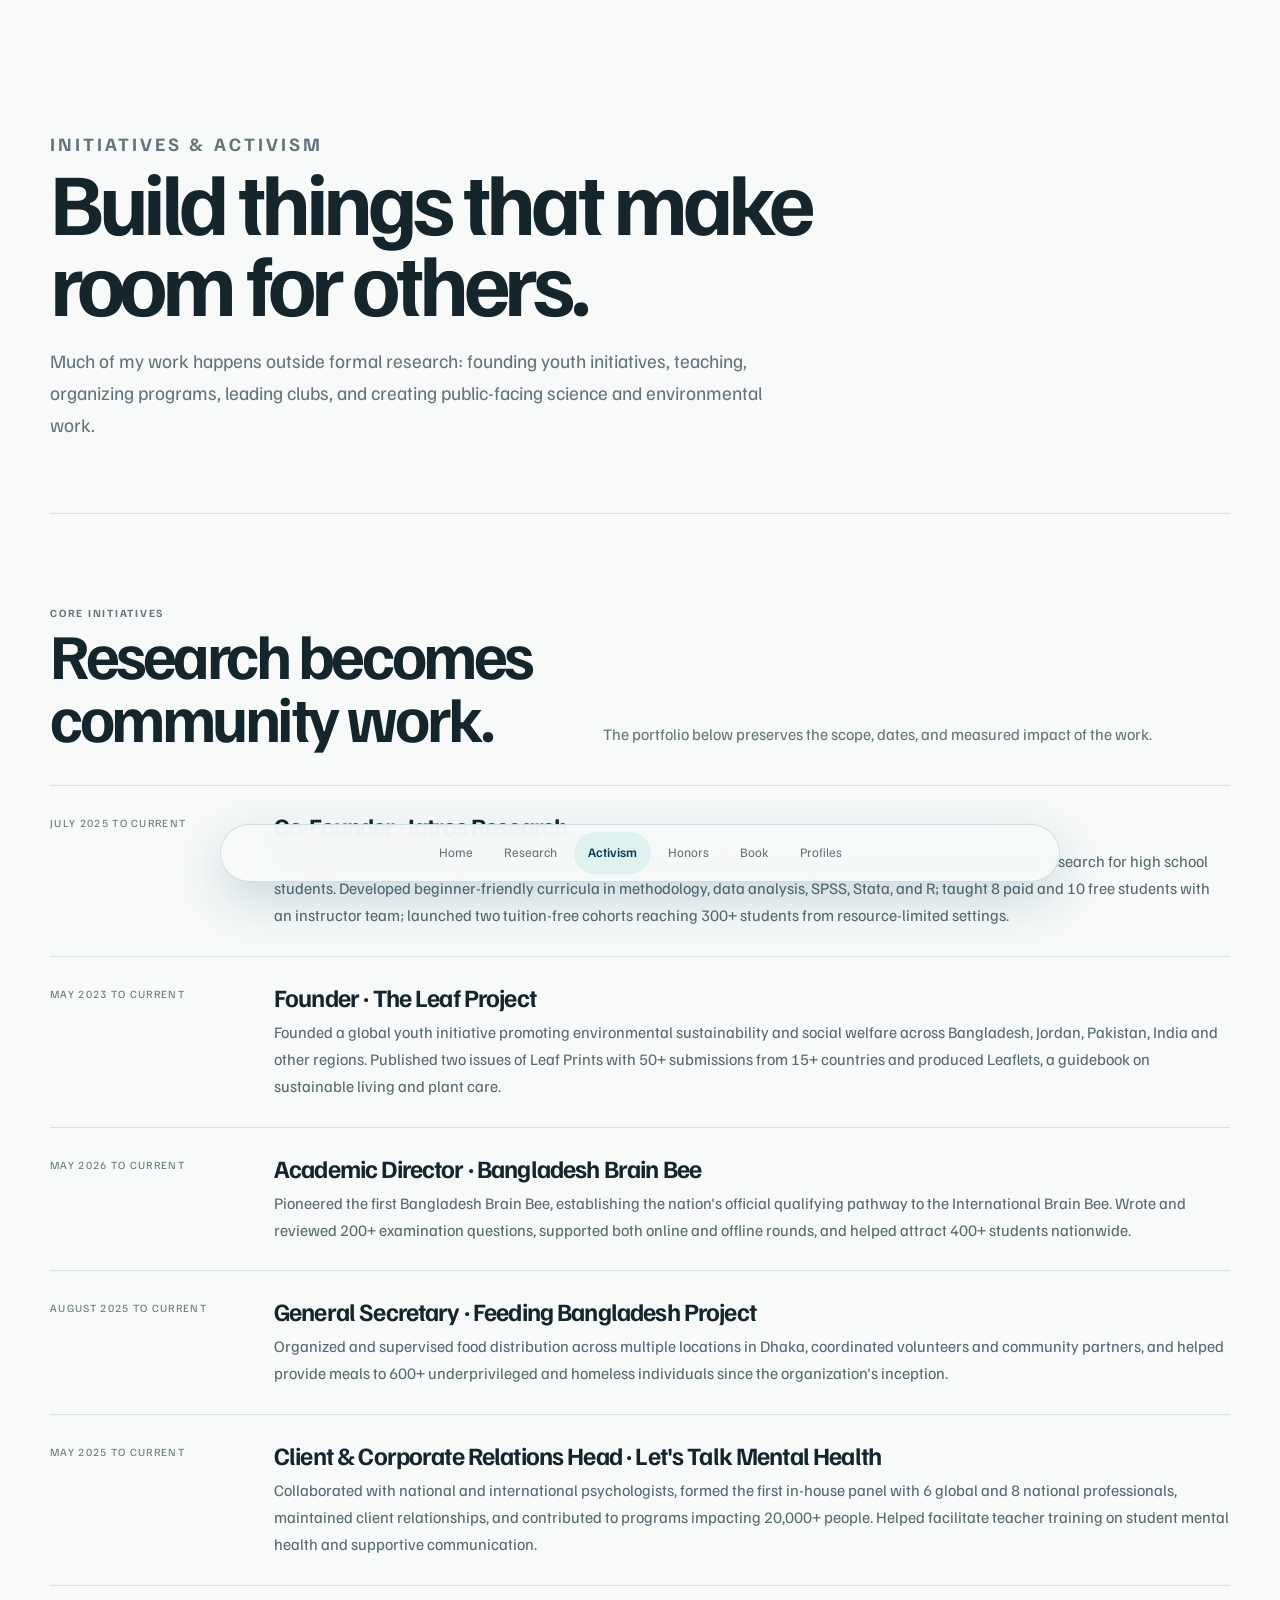
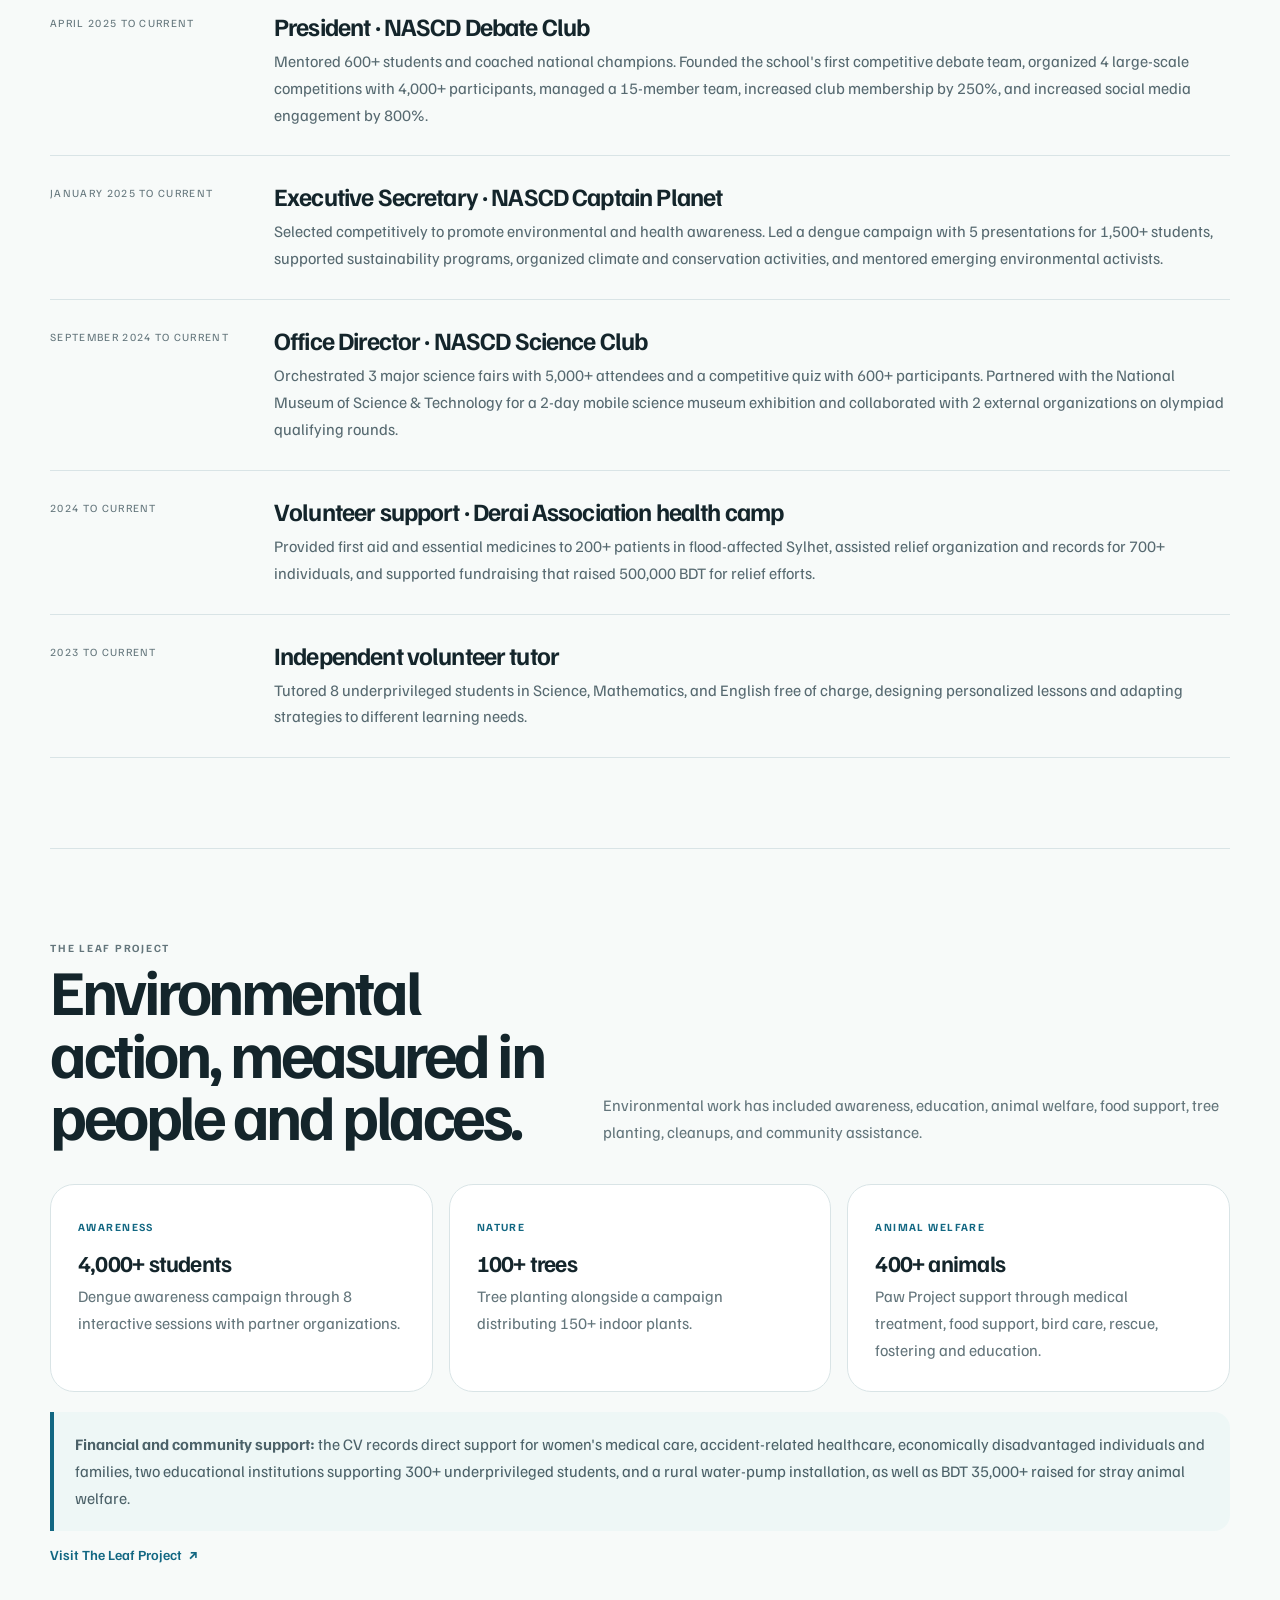
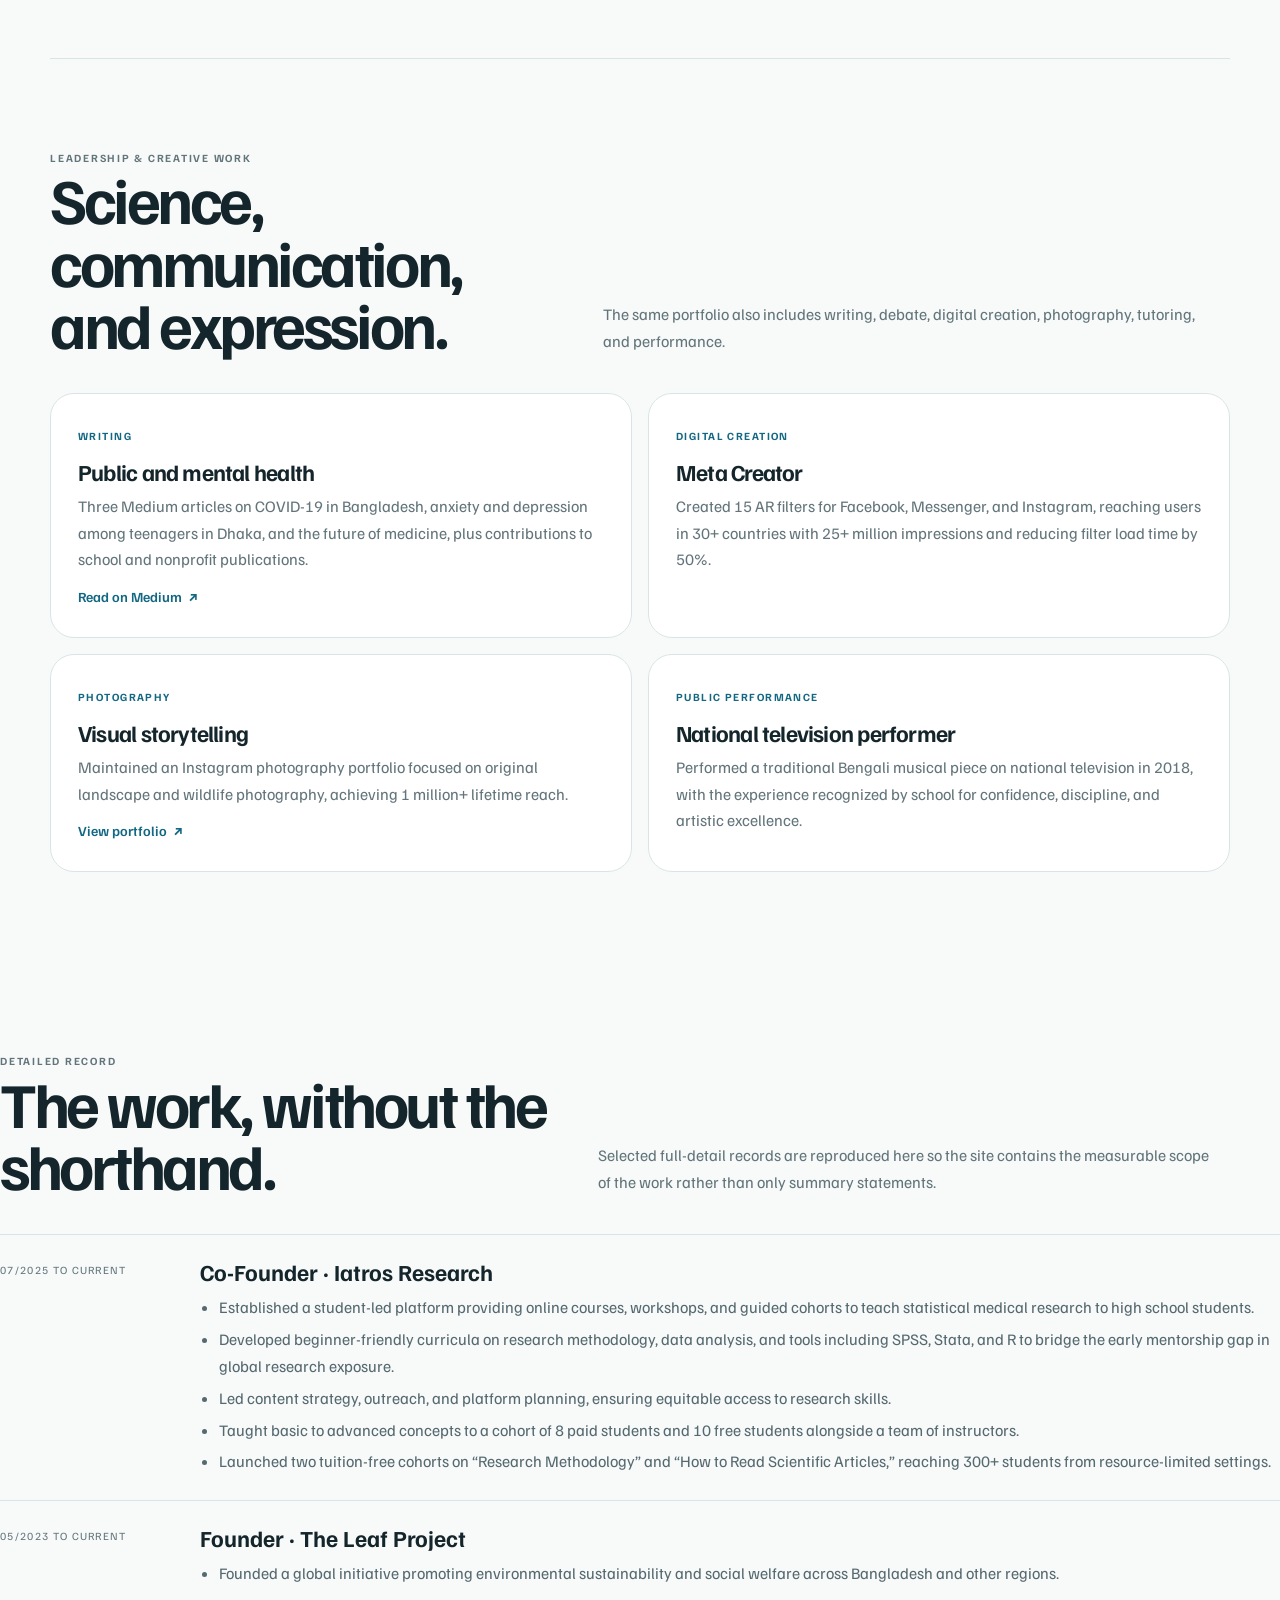
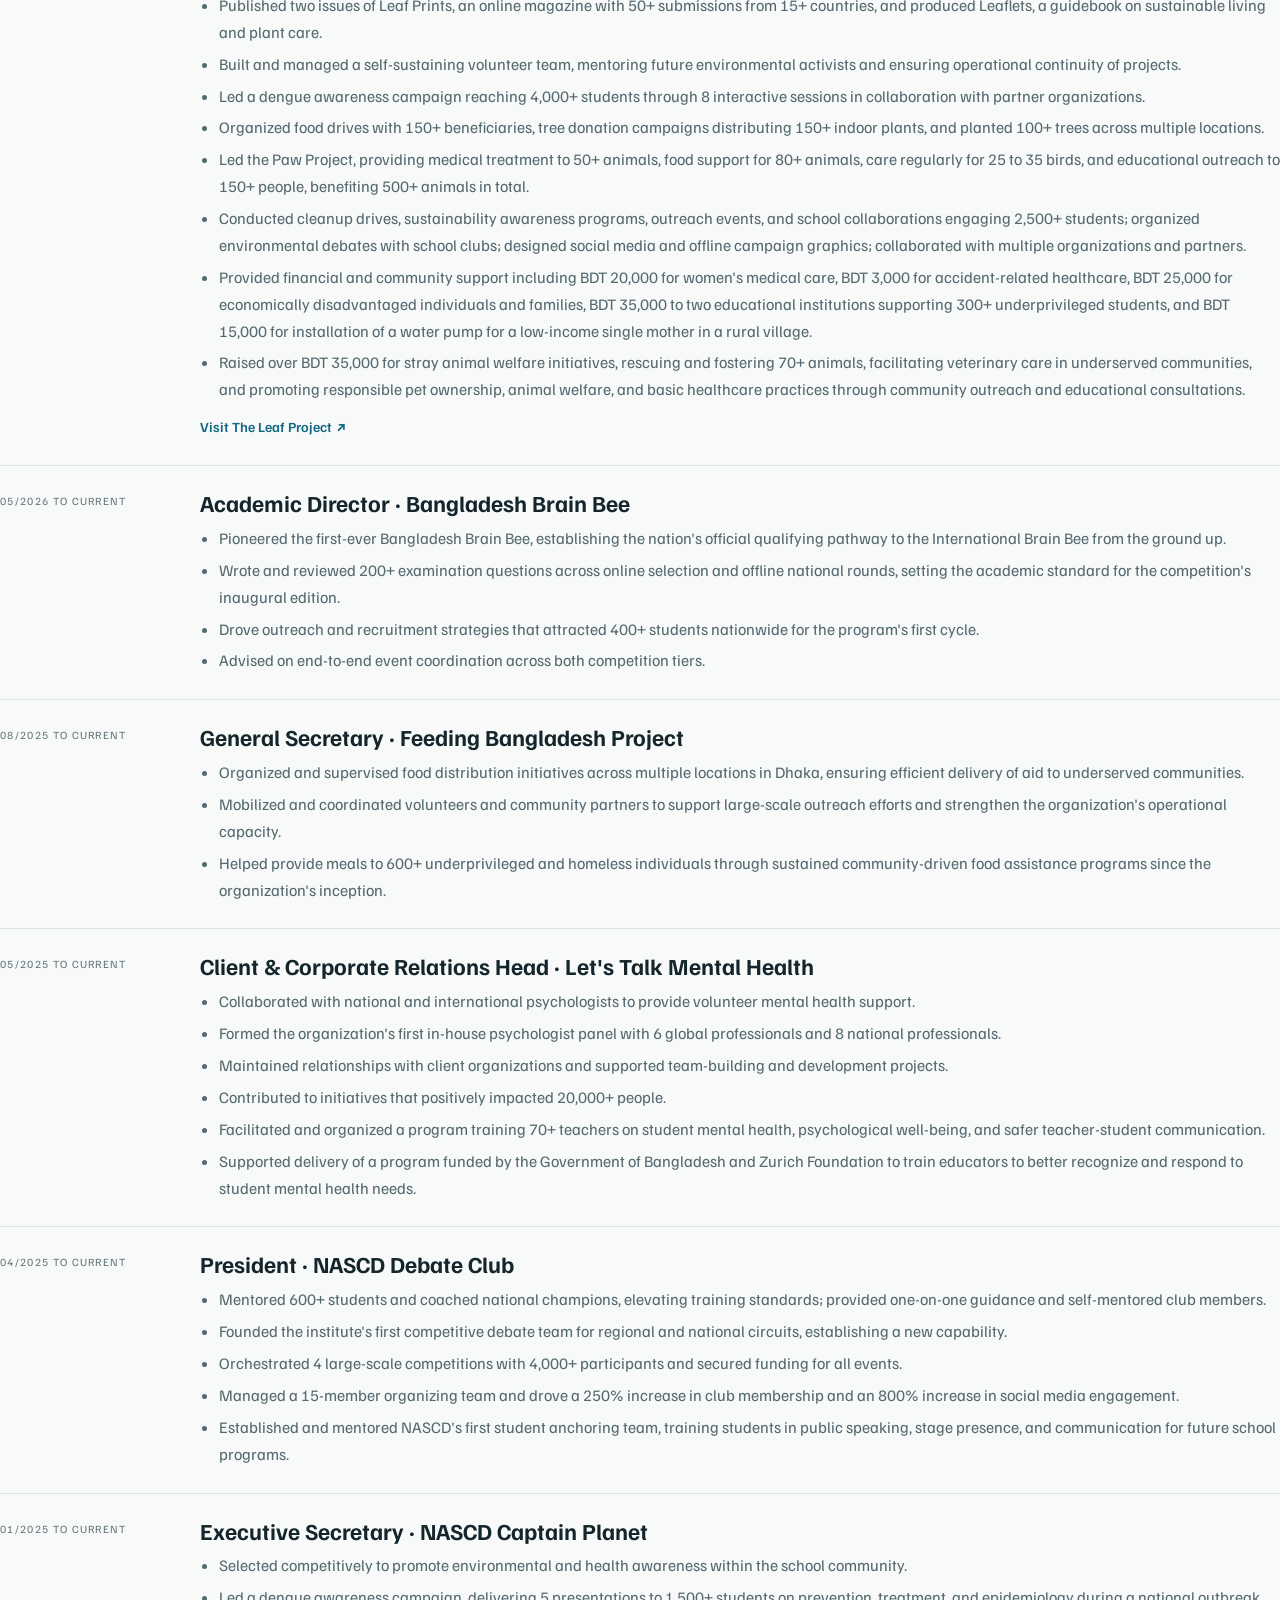
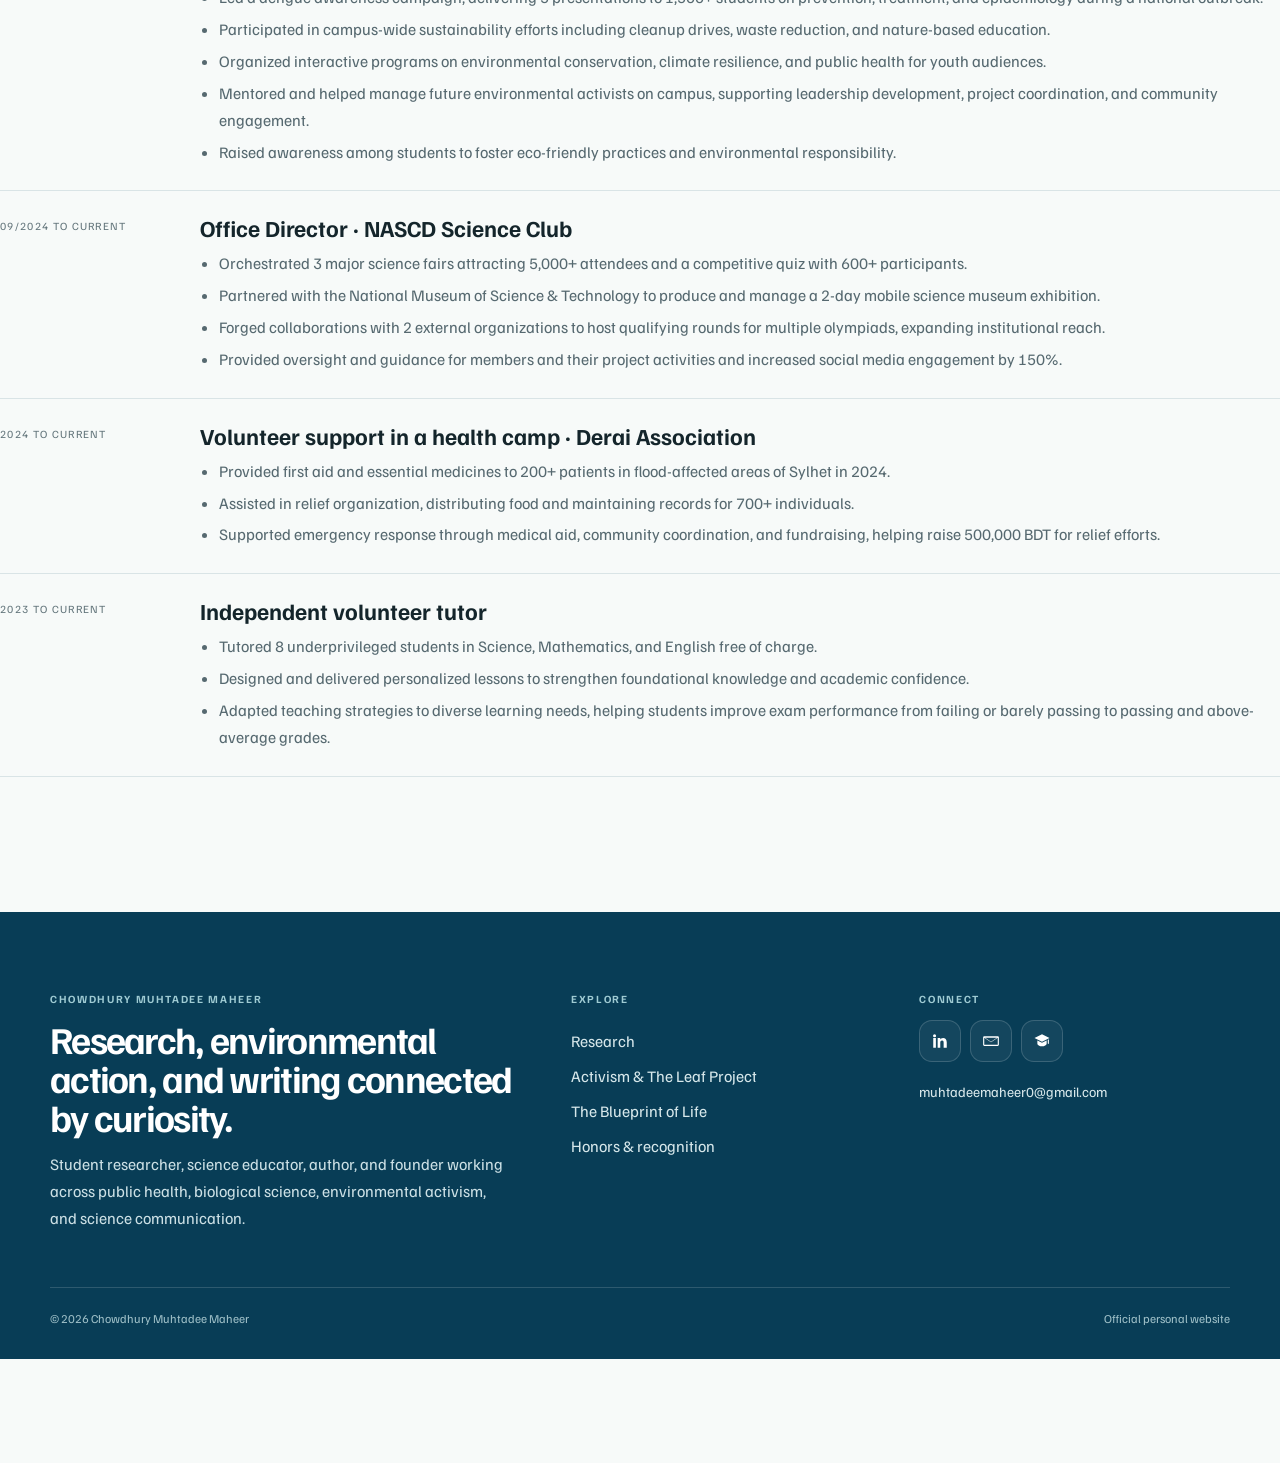
==== commit 28e5426a: "Update initiatives.html" ====
--- a/initiatives.html
+++ b/initiatives.html
@@ -157,7 +157,7 @@
 <section class="section"><div class="section-head"><div><p class="eyebrow">Detailed record</p><h2>The work, without the shorthand.</h2></div><p>Selected full-detail records are reproduced here so the site contains the measurable scope of the work rather than only summary statements.</p></div>
 <div class="cv-table">
 <div class="cv-row"><div class="date">07/2025 to current</div><div><h3>Co-Founder · Iatros Research</h3><ul><li>Established a student-led platform providing online courses, workshops, and guided cohorts to teach statistical medical research to high school students.</li><li>Developed beginner-friendly curricula on research methodology, data analysis, and tools including SPSS, Stata, and R to bridge the early mentorship gap in global research exposure.</li><li>Led content strategy, outreach, and platform planning, ensuring equitable access to research skills.</li><li>Taught basic to advanced concepts to a cohort of 8 paid students and 10 free students alongside a team of instructors.</li><li>Launched two tuition-free cohorts on “Research Methodology” and “How to Read Scientific Articles,” reaching 300+ students from resource-limited settings.</li></ul></div></div>
-<div class="cv-row"><div class="date">05/2023 to current</div><div><h3>Founder · The Leaf Project</h3><ul><li>Founded a global initiative promoting environmental sustainability and social welfare across Bangladesh, Jordan, Pakistan, India and other regions.</li><li>Published two issues of Leaf Prints, an online magazine with 50+ submissions from 15+ countries, and produced Leaflets, a guidebook on sustainable living and plant care.</li><li>Built and managed a self-sustaining volunteer team, mentoring future environmental activists and ensuring operational continuity of projects.</li><li>Led a dengue awareness campaign reaching 4,000+ students through 8 interactive sessions in collaboration with partner organizations.</li><li>Organized food drives with 150+ beneficiaries, tree donation campaigns distributing 150+ indoor plants, and planted 100+ trees across multiple locations.</li><li>Led the Paw Project, providing medical treatment to 50+ animals, food support for 80+ animals, care regularly for 15 to 25 birds, and educational outreach to 150+ people, benefiting 400+ animals in total.</li><li>Conducted cleanup drives, sustainability awareness programs, outreach events, and school collaborations engaging 2,500+ students; organized environmental debates with school clubs; designed social media and offline campaign graphics; collaborated with multiple organizations and partners.</li><li>Provided financial and community support including BDT 20,000 for women's medical care, BDT 3,000 for accident-related healthcare, BDT 25,000 for economically disadvantaged individuals and families, BDT 35,000 to two educational institutions supporting 300+ underprivileged students, and BDT 15,000 for installation of a water pump for a low-income single mother in a rural village.</li><li>Raised over BDT 35,000 for stray animal welfare initiatives, rescuing and fostering 70+ animals, facilitating veterinary care in underserved communities, and promoting responsible pet ownership, animal welfare, and basic healthcare practices through community outreach and educational consultations.</li></ul><a class="text-link" href="https://theleafproject.rweb.site/" target="_blank" rel="noopener">Visit The Leaf Project ↗</a></div></div>
+<div class="cv-row"><div class="date">05/2023 to current</div><div><h3>Founder · The Leaf Project</h3><ul><li>Founded a global initiative promoting environmental sustainability and social welfare across Bangladesh and other regions.</li><li>Published two issues of Leaf Prints, an online magazine with 50+ submissions from 15+ countries, and produced Leaflets, a guidebook on sustainable living and plant care.</li><li>Built and managed a self-sustaining volunteer team, mentoring future environmental activists and ensuring operational continuity of projects.</li><li>Led a dengue awareness campaign reaching 4,000+ students through 8 interactive sessions in collaboration with partner organizations.</li><li>Organized food drives with 150+ beneficiaries, tree donation campaigns distributing 150+ indoor plants, and planted 100+ trees across multiple locations.</li><li>Led the Paw Project, providing medical treatment to 50+ animals, food support for 80+ animals, care regularly for 25 to 35 birds, and educational outreach to 150+ people, benefiting 500+ animals in total.</li><li>Conducted cleanup drives, sustainability awareness programs, outreach events, and school collaborations engaging 2,500+ students; organized environmental debates with school clubs; designed social media and offline campaign graphics; collaborated with multiple organizations and partners.</li><li>Provided financial and community support including BDT 20,000 for women's medical care, BDT 3,000 for accident-related healthcare, BDT 25,000 for economically disadvantaged individuals and families, BDT 35,000 to two educational institutions supporting 300+ underprivileged students, and BDT 15,000 for installation of a water pump for a low-income single mother in a rural village.</li><li>Raised over BDT 35,000 for stray animal welfare initiatives, rescuing and fostering 70+ animals, facilitating veterinary care in underserved communities, and promoting responsible pet ownership, animal welfare, and basic healthcare practices through community outreach and educational consultations.</li></ul><a class="text-link" href="https://theleafproject.rweb.site/" target="_blank" rel="noopener">Visit The Leaf Project ↗</a></div></div>
 <div class="cv-row"><div class="date">05/2026 to current</div><div><h3>Academic Director · Bangladesh Brain Bee</h3><ul><li>Pioneered the first-ever Bangladesh Brain Bee, establishing the nation's official qualifying pathway to the International Brain Bee from the ground up.</li><li>Wrote and reviewed 200+ examination questions across online selection and offline national rounds, setting the academic standard for the competition's inaugural edition.</li><li>Drove outreach and recruitment strategies that attracted 400+ students nationwide for the program's first cycle.</li><li>Advised on end-to-end event coordination across both competition tiers.</li></ul></div></div>
 <div class="cv-row"><div class="date">08/2025 to current</div><div><h3>General Secretary · Feeding Bangladesh Project</h3><ul><li>Organized and supervised food distribution initiatives across multiple locations in Dhaka, ensuring efficient delivery of aid to underserved communities.</li><li>Mobilized and coordinated volunteers and community partners to support large-scale outreach efforts and strengthen the organization's operational capacity.</li><li>Helped provide meals to 600+ underprivileged and homeless individuals through sustained community-driven food assistance programs since the organization's inception.</li></ul></div></div>
 
@@ -167,4 +167,4 @@
 <div class="cv-row"><div class="date">09/2024 to current</div><div><h3>Office Director · NASCD Science Club</h3><ul><li>Orchestrated 3 major science fairs attracting 5,000+ attendees and a competitive quiz with 600+ participants.</li><li>Partnered with the National Museum of Science &amp; Technology to produce and manage a 2-day mobile science museum exhibition.</li><li>Forged collaborations with 2 external organizations to host qualifying rounds for multiple olympiads, expanding institutional reach.</li><li>Provided oversight and guidance for members and their project activities and increased social media engagement by 150%.</li></ul></div></div>
 <div class="cv-row"><div class="date">2024 to current</div><div><h3>Volunteer support in a health camp · Derai Association</h3><ul><li>Provided first aid and essential medicines to 200+ patients in flood-affected areas of Sylhet in 2024.</li><li>Assisted in relief organization, distributing food and maintaining records for 700+ individuals.</li><li>Supported emergency response through medical aid, community coordination, and fundraising, helping raise 500,000 BDT for relief efforts.</li></ul></div></div>
 <div class="cv-row"><div class="date">2023 to current</div><div><h3>Independent volunteer tutor</h3><ul><li>Tutored 8 underprivileged students in Science, Mathematics, and English free of charge.</li><li>Designed and delivered personalized lessons to strengthen foundational knowledge and academic confidence.</li><li>Adapted teaching strategies to diverse learning needs, helping students improve exam performance from failing or barely passing to passing and above-average grades.</li></ul></div></div>
-</div></section></main><footer class="site-footer"><div class="shell footer-grid"><div class="footer-intro"><p class="footer-kicker">Chowdhury Muhtadee Maheer</p><h2>Research, environmental action, and writing connected by curiosity.</h2><p>Student researcher, science educator, author, and founder working across public health, biological science, environmental activism, and science communication.</p></div><div><p class="footer-label">Explore</p><a href="research.html">Research</a><a href="initiatives.html">Activism &amp; The Leaf Project</a><a href="book.html">The Blueprint of Life</a><a href="honors.html">Honors &amp; recognition</a></div><div><p class="footer-label">Connect</p><div class="social-row"><a class="icon-link" href="https://www.linkedin.com/in/chowdhury-muhtadee-maheer/" target="_blank" rel="me noopener" aria-label="LinkedIn" title="LinkedIn"><svg viewBox="0 0 24 24" aria-hidden="true"><path d="M6.5 8.1H3V21h3.5V8.1ZM4.75 3a2.05 2.05 0 1 0 0 4.1A2.05 2.05 0 0 0 4.75 3ZM21 13.6c0-3.88-2.07-5.7-4.84-5.7-2.23 0-3.23 1.23-3.79 2.09V8.1H8.87V21h3.5v-6.39c0-1.68.32-3.31 2.4-3.31 2.05 0 2.08 1.93 2.08 3.42V21H21v-7.4Z"/></svg></a><a class="icon-link" href="mailto:muhtadeemaheer0@gmail.com" aria-label="Email" title="Email"><svg viewBox="0 0 24 24" aria-hidden="true"><path d="M3 5.5h18A1.5 1.5 0 0 1 22.5 7v10A1.5 1.5 0 0 1 21 18.5H3A1.5 1.5 0 0 1 1.5 17V7A1.5 1.5 0 0 1 3 5.5Zm0 2.1V17h18V7.6l-9 6.2-9-6.2Zm1.2-.1 7.8 5.35 7.8-5.35H4.2Z"/></svg></a><a class="icon-link" href="https://scholar.google.com/citations?user=SrY3TlcAAAAJ&hl=en" target="_blank" rel="me noopener" aria-label="Google Scholar" title="Google Scholar"><svg viewBox="0 0 24 24" aria-hidden="true"><path d="m12 3 10 5-10 5L2 8l10-5Zm-6.2 8.3v4.2c0 1.8 3.1 3.5 6.2 3.5s6.2-1.7 6.2-3.5v-4.2L12 14.4l-6.2-3.1Zm13.9-.8v4.7l1.5.8V9.75l-1.5.75Z"/></svg></a></div><a class="footer-email" href="mailto:muhtadeemaheer0@gmail.com">muhtadeemaheer0@gmail.com</a></div></div><div class="shell footer-bottom"><span>&copy; 2026 Chowdhury Muhtadee Maheer</span><span>Official personal website</span></div></footer><script src="script.js"></script></body></html>+</div></section></main><footer class="site-footer"><div class="shell footer-grid"><div class="footer-intro"><p class="footer-kicker">Chowdhury Muhtadee Maheer</p><h2>Research, environmental action, and writing connected by curiosity.</h2><p>Student researcher, science educator, author, and founder working across public health, biological science, environmental activism, and science communication.</p></div><div><p class="footer-label">Explore</p><a href="research.html">Research</a><a href="initiatives.html">Activism &amp; The Leaf Project</a><a href="book.html">The Blueprint of Life</a><a href="honors.html">Honors &amp; recognition</a></div><div><p class="footer-label">Connect</p><div class="social-row"><a class="icon-link" href="https://www.linkedin.com/in/chowdhury-muhtadee-maheer/" target="_blank" rel="me noopener" aria-label="LinkedIn" title="LinkedIn"><svg viewBox="0 0 24 24" aria-hidden="true"><path d="M6.5 8.1H3V21h3.5V8.1ZM4.75 3a2.05 2.05 0 1 0 0 4.1A2.05 2.05 0 0 0 4.75 3ZM21 13.6c0-3.88-2.07-5.7-4.84-5.7-2.23 0-3.23 1.23-3.79 2.09V8.1H8.87V21h3.5v-6.39c0-1.68.32-3.31 2.4-3.31 2.05 0 2.08 1.93 2.08 3.42V21H21v-7.4Z"/></svg></a><a class="icon-link" href="mailto:muhtadeemaheer0@gmail.com" aria-label="Email" title="Email"><svg viewBox="0 0 24 24" aria-hidden="true"><path d="M3 5.5h18A1.5 1.5 0 0 1 22.5 7v10A1.5 1.5 0 0 1 21 18.5H3A1.5 1.5 0 0 1 1.5 17V7A1.5 1.5 0 0 1 3 5.5Zm0 2.1V17h18V7.6l-9 6.2-9-6.2Zm1.2-.1 7.8 5.35 7.8-5.35H4.2Z"/></svg></a><a class="icon-link" href="https://scholar.google.com/citations?user=SrY3TlcAAAAJ&hl=en" target="_blank" rel="me noopener" aria-label="Google Scholar" title="Google Scholar"><svg viewBox="0 0 24 24" aria-hidden="true"><path d="m12 3 10 5-10 5L2 8l10-5Zm-6.2 8.3v4.2c0 1.8 3.1 3.5 6.2 3.5s6.2-1.7 6.2-3.5v-4.2L12 14.4l-6.2-3.1Zm13.9-.8v4.7l1.5.8V9.75l-1.5.75Z"/></svg></a></div><a class="footer-email" href="mailto:muhtadeemaheer0@gmail.com">muhtadeemaheer0@gmail.com</a></div></div><div class="shell footer-bottom"><span>&copy; 2026 Chowdhury Muhtadee Maheer</span><span>Official personal website</span></div></footer><script src="script.js"></script></body></html>
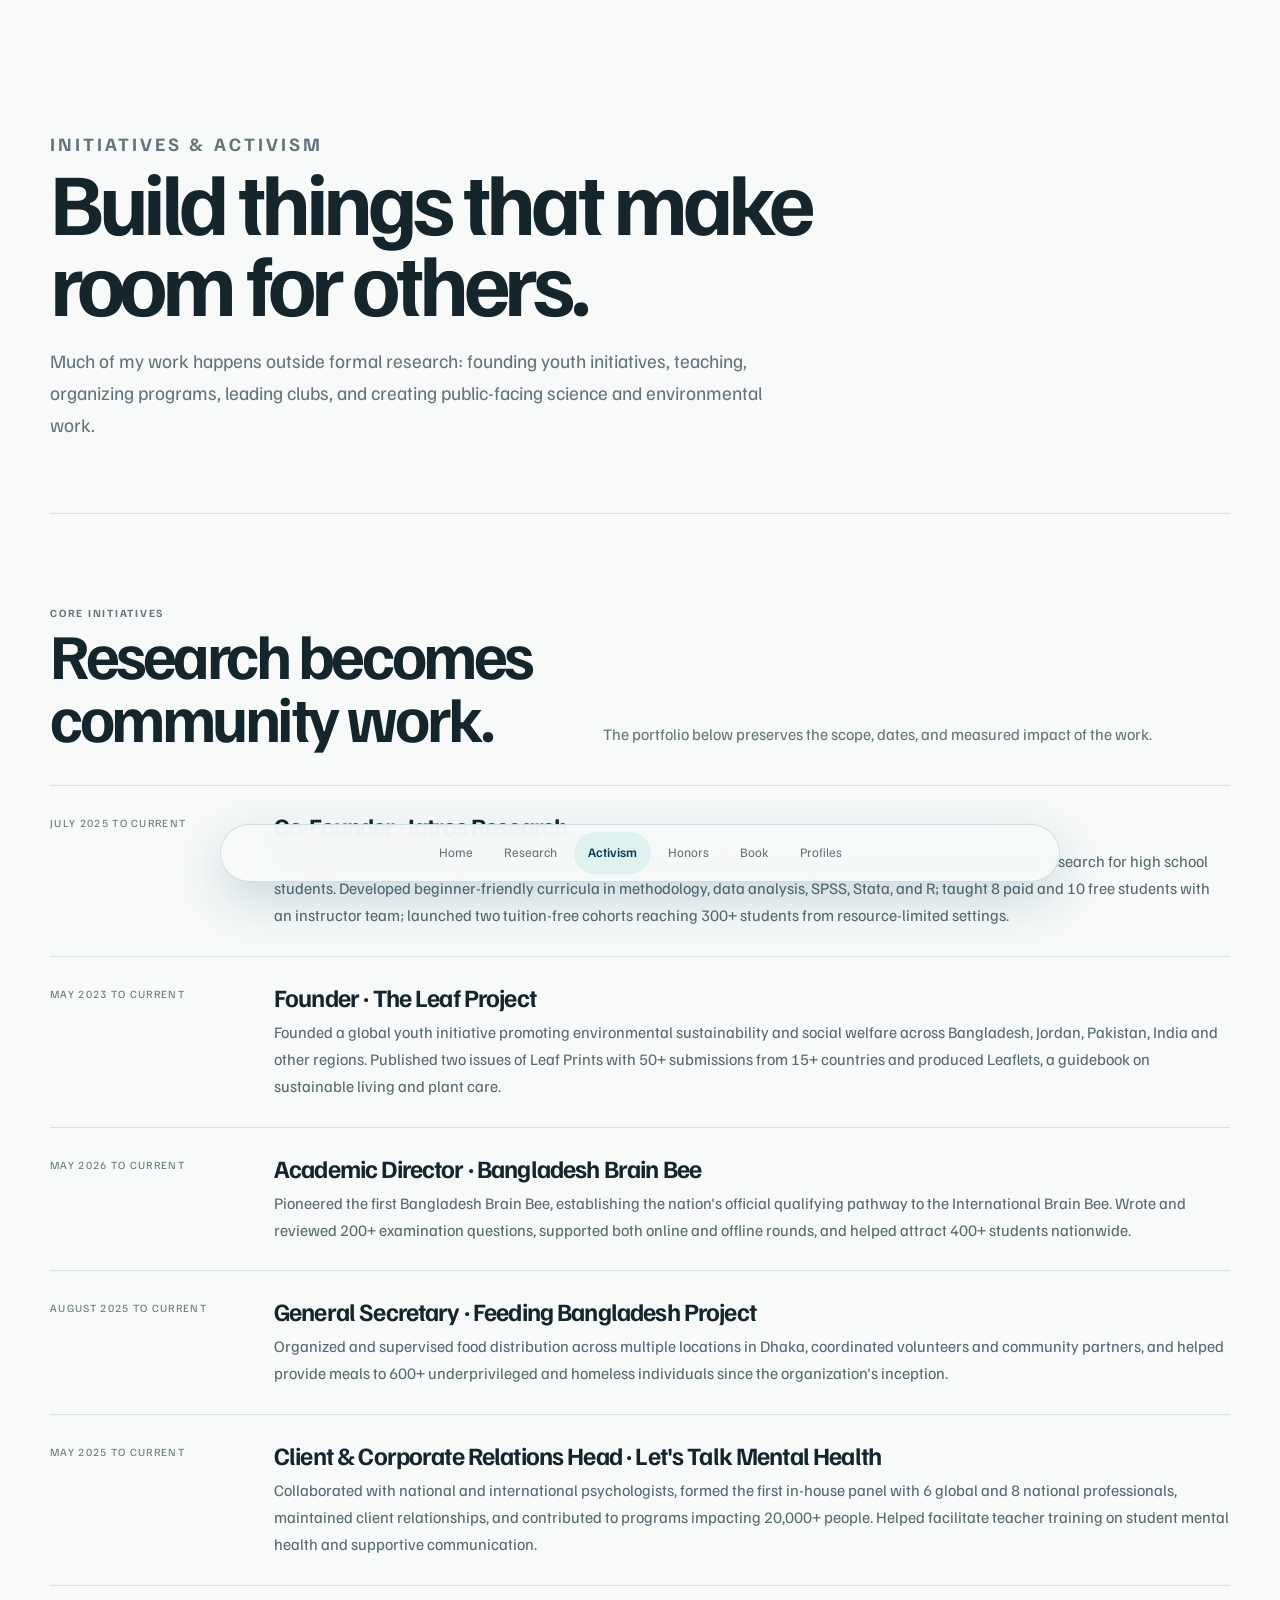
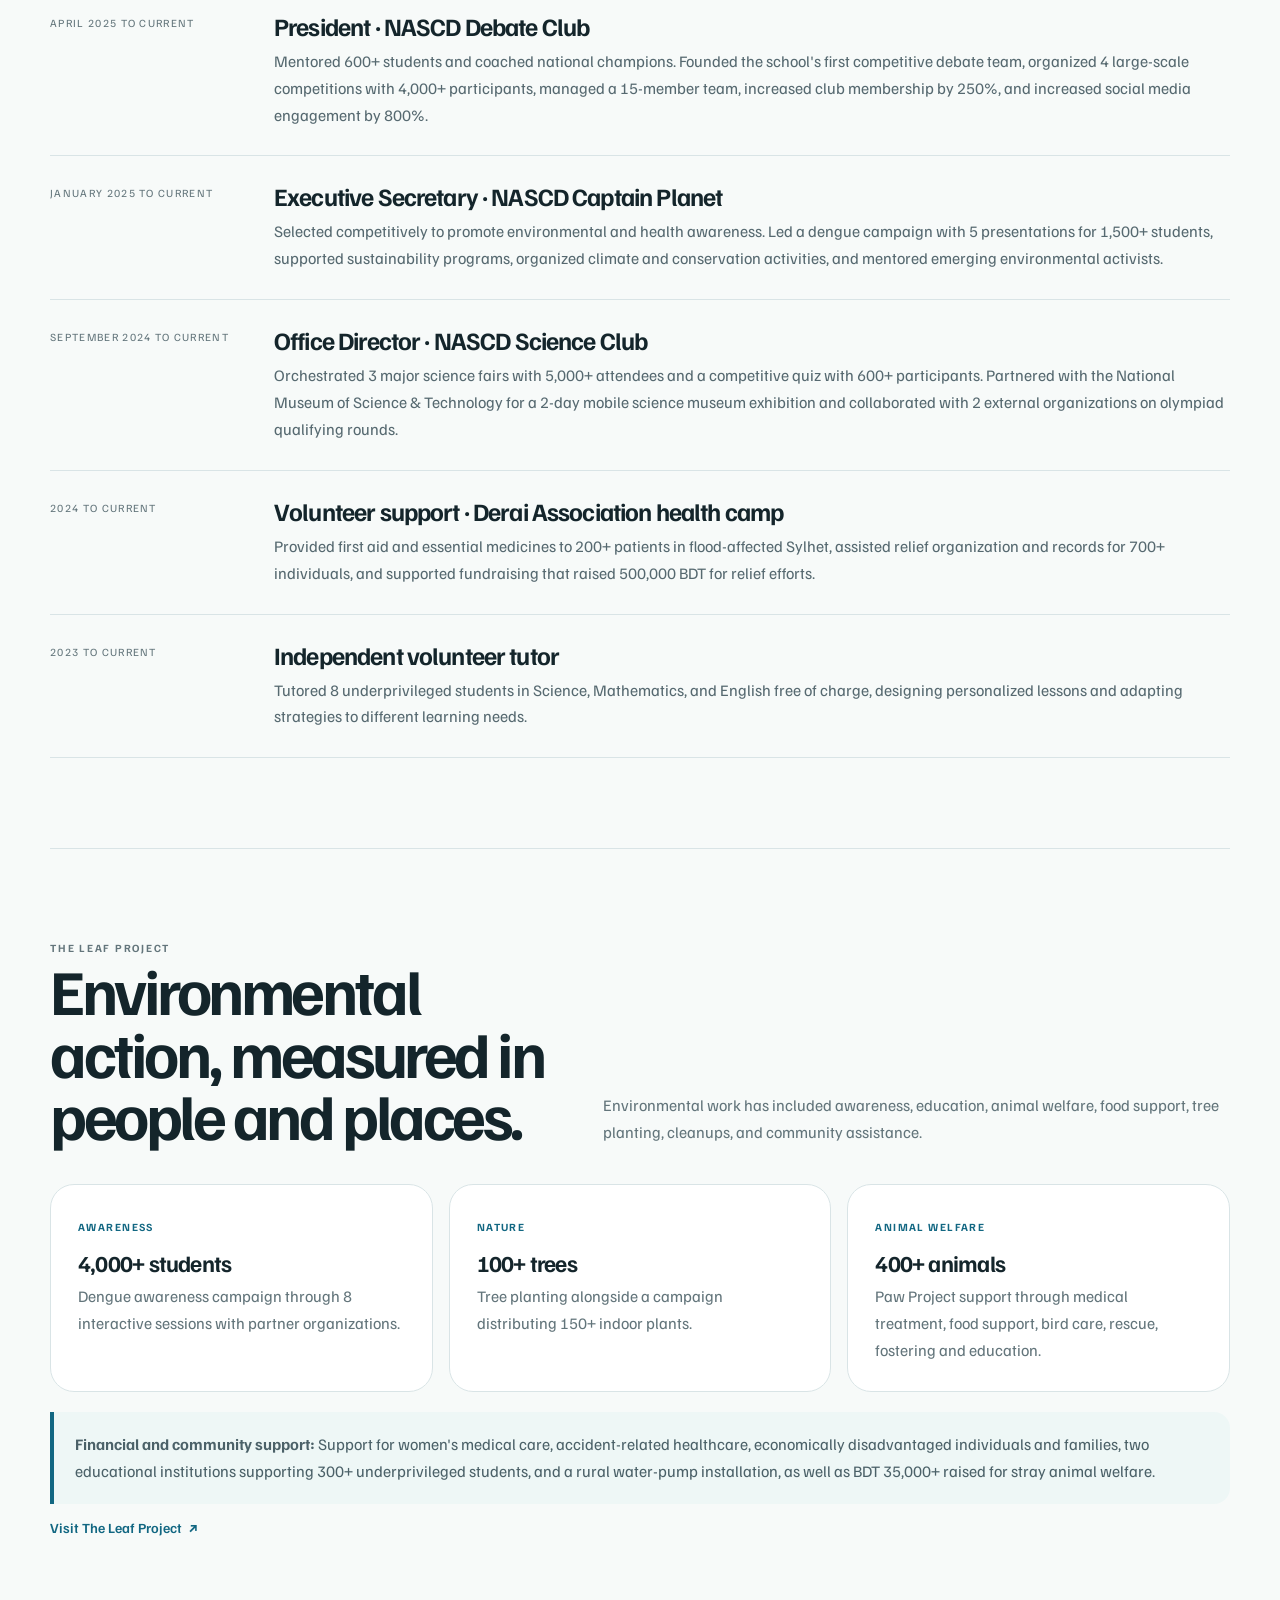
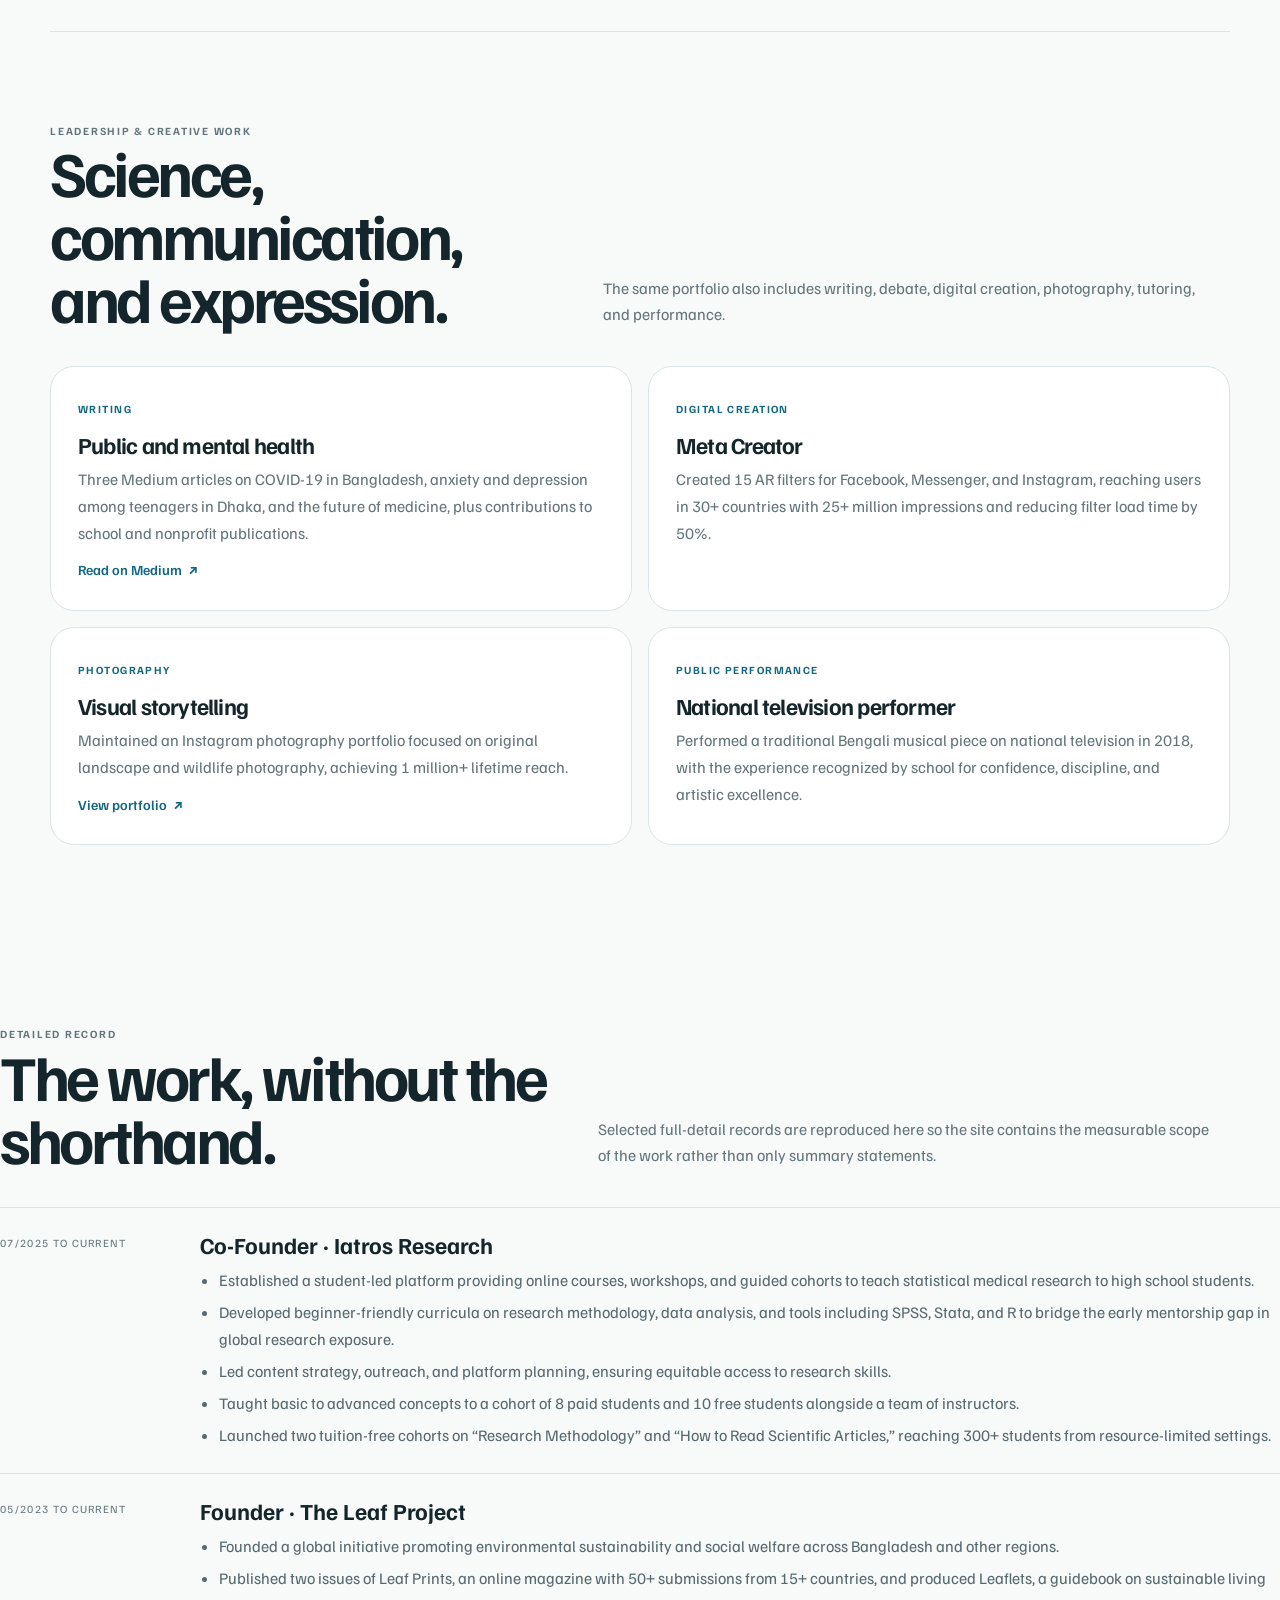
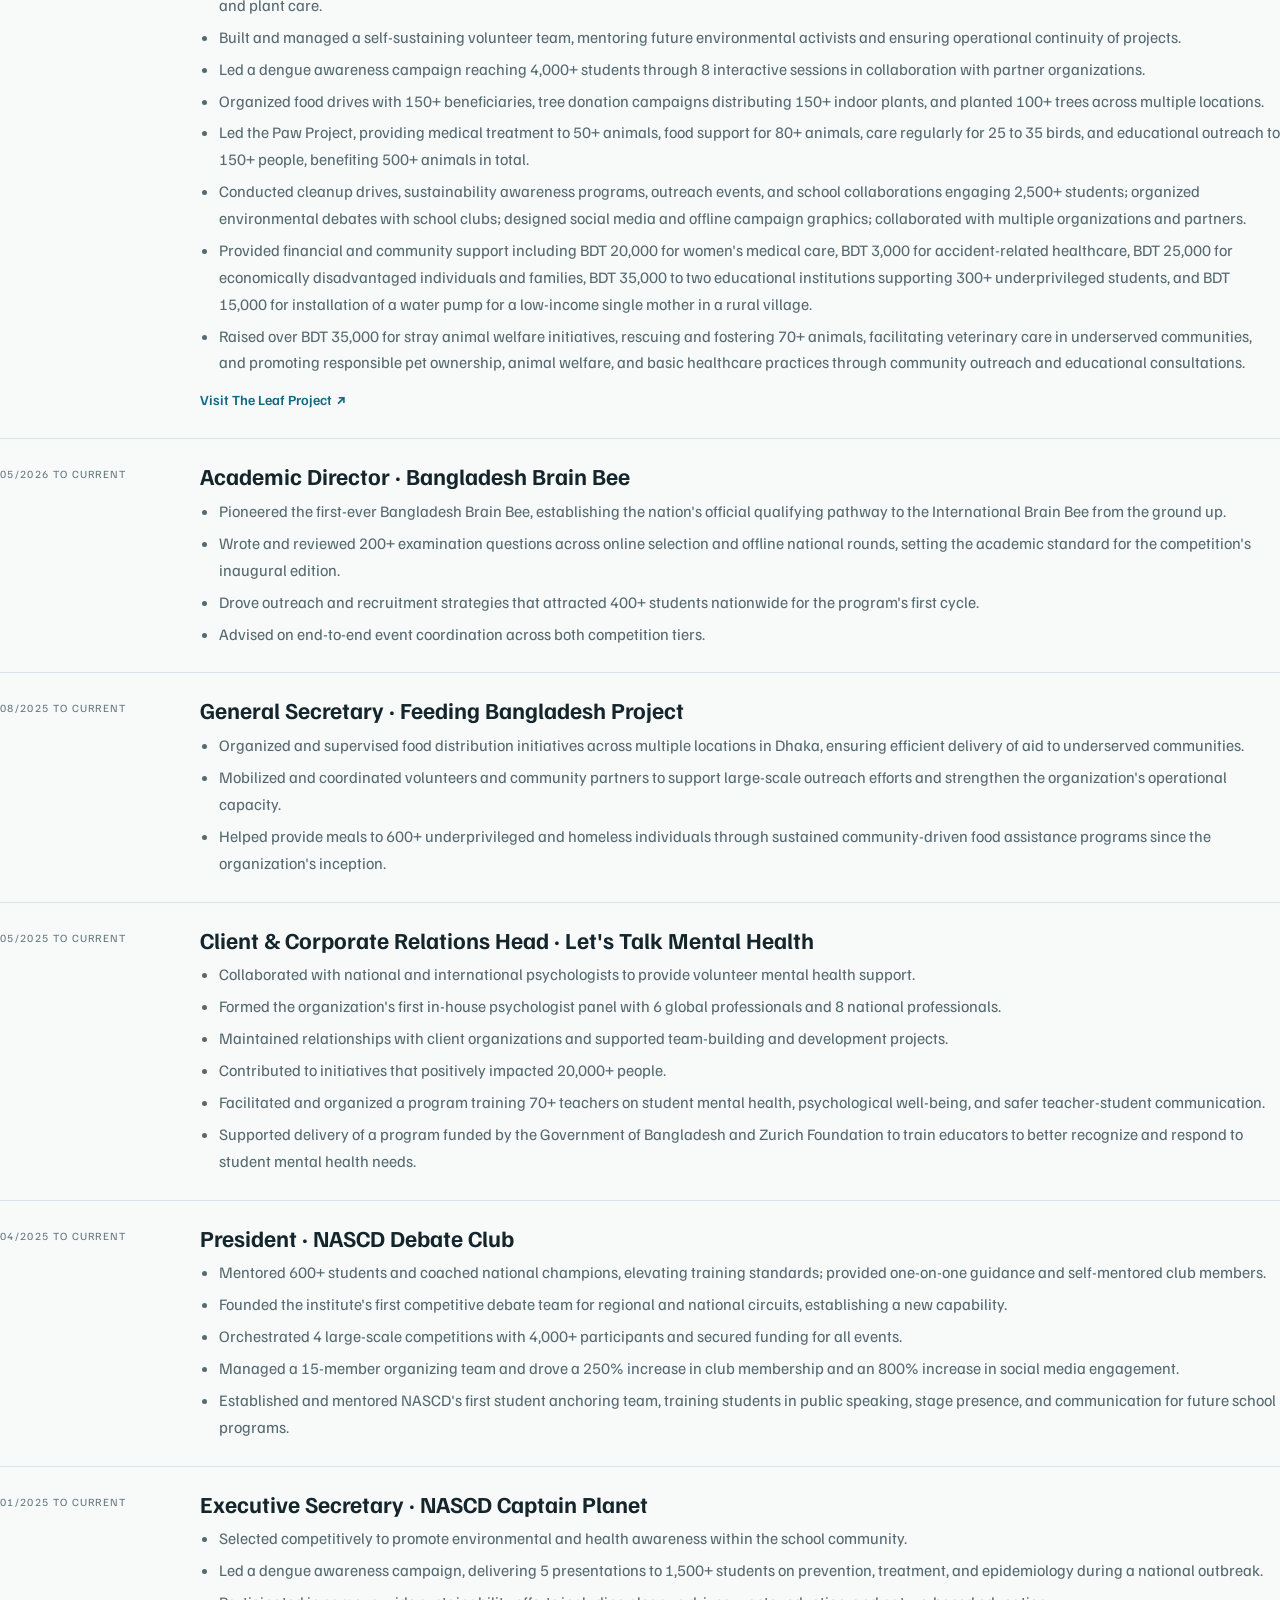
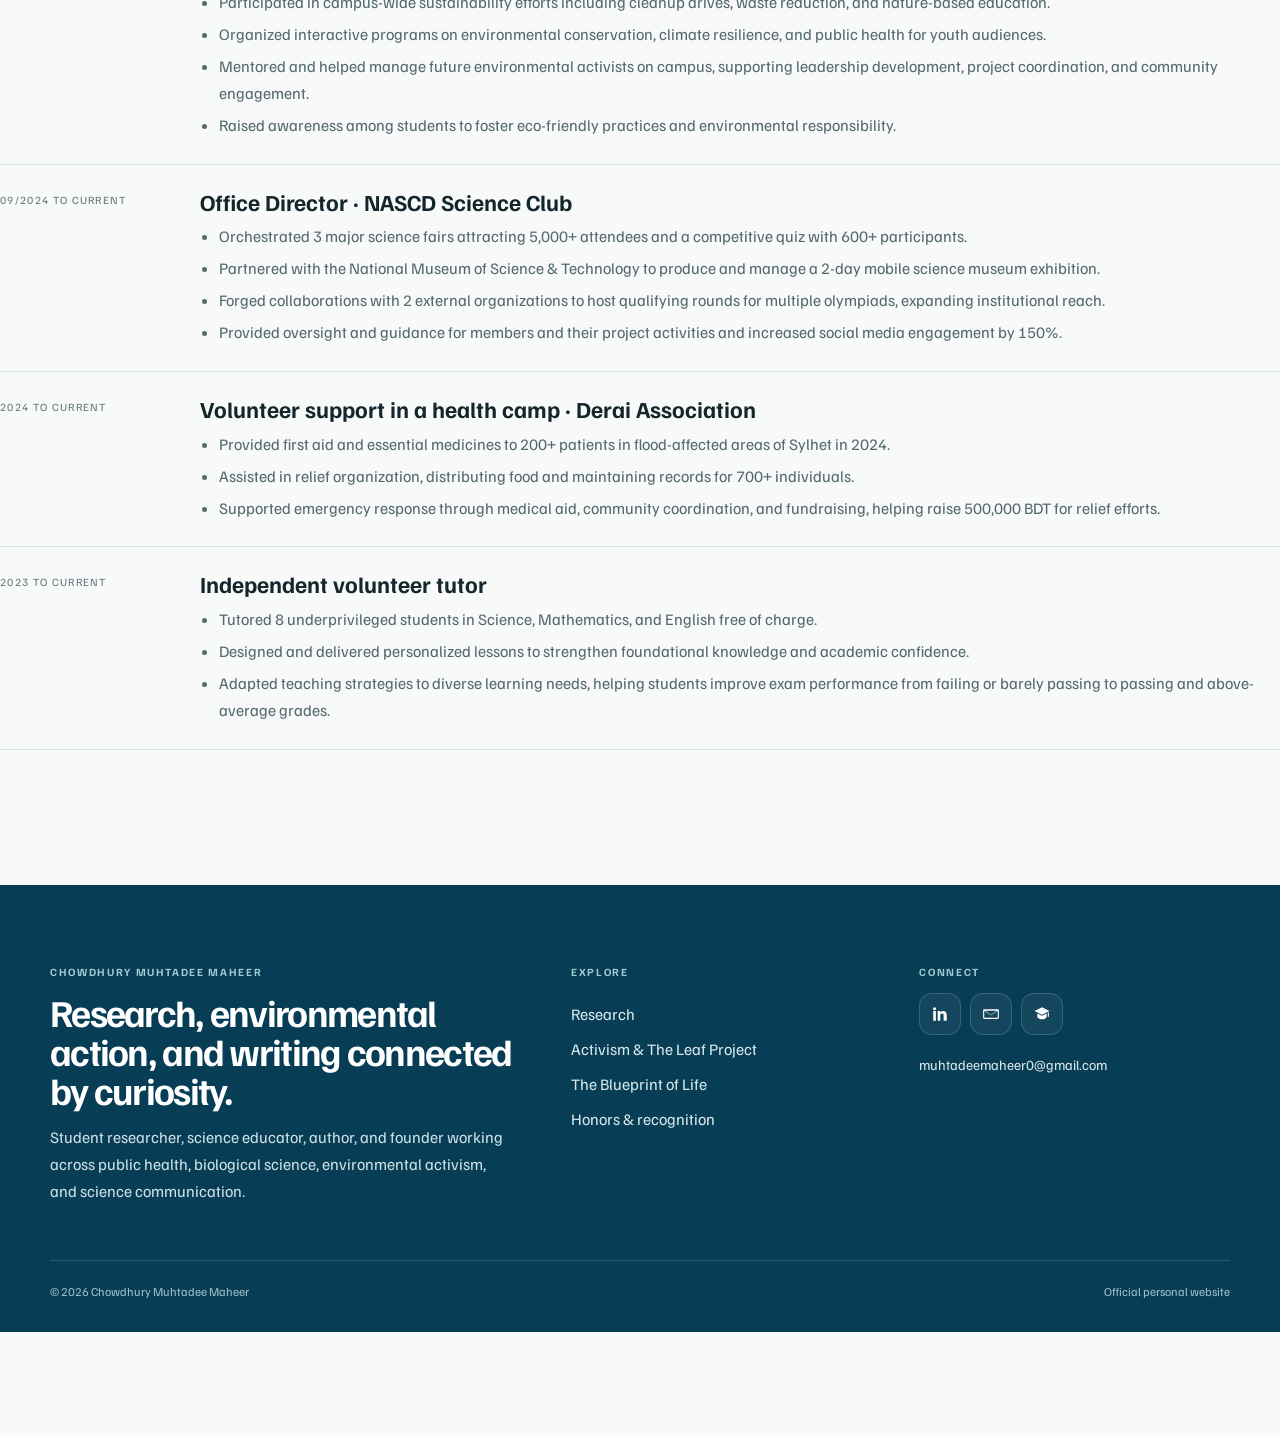
==== commit cfa5e7b7: "Update initiatives.html" ====
--- a/initiatives.html
+++ b/initiatives.html
@@ -153,7 +153,7 @@
       ]
     }
   ]
-}</script></head><body><a class="skip-link" href="#main">Skip to content</a><header class="site-header"><div class="nav-wrap"><nav class="site-nav" aria-label="Primary navigation"><a href="index.html">Home</a><a href="research.html">Research</a><a href="initiatives.html" class="active" aria-current="page">Activism</a><a href="honors.html">Honors</a><a href="book.html">Book</a><a href="profiles.html">Profiles</a></nav></div></header><main id="main"><div class="shell"><section class="page-hero"><p class="kicker">Initiatives &amp; activism</p><h1>Build things that make room for others.</h1><p>Much of my work happens outside formal research: founding youth initiatives, teaching, organizing programs, leading clubs, and creating public-facing science and environmental work.</p></section><section class="section"><div class="section-head"><div><p class="eyebrow">Core initiatives</p><h2>Research becomes community work.</h2></div><p>The portfolio below preserves the scope, dates, and measured impact of the work.</p></div><div class="entry-list"><article class="entry"><div class="entry-meta">July 2025 to current</div><div><h3>Co-Founder · Iatros Research</h3><p>Established a student-led platform providing online courses, workshops, and guided cohorts in statistical medical research for high school students. Developed beginner-friendly curricula in methodology, data analysis, SPSS, Stata, and R; taught 8 paid and 10 free students with an instructor team; launched two tuition-free cohorts reaching 300+ students from resource-limited settings.</p></div></article><article class="entry"><div class="entry-meta">May 2023 to current</div><div><h3>Founder · The Leaf Project</h3><p>Founded a global youth initiative promoting environmental sustainability and social welfare across Bangladesh, Jordan, Pakistan, India and other regions. Published two issues of Leaf Prints with 50+ submissions from 15+ countries and produced Leaflets, a guidebook on sustainable living and plant care.</p></div></article><article class="entry"><div class="entry-meta">May 2026 to current</div><div><h3>Academic Director · Bangladesh Brain Bee</h3><p>Pioneered the first Bangladesh Brain Bee, establishing the nation's official qualifying pathway to the International Brain Bee. Wrote and reviewed 200+ examination questions, supported both online and offline rounds, and helped attract 400+ students nationwide.</p></div></article><article class="entry"><div class="entry-meta">August 2025 to current</div><div><h3>General Secretary · Feeding Bangladesh Project</h3><p>Organized and supervised food distribution across multiple locations in Dhaka, coordinated volunteers and community partners, and helped provide meals to 600+ underprivileged and homeless individuals since the organization's inception.</p></div></article><article class="entry"><div class="entry-meta">May 2025 to current</div><div><h3>Client & Corporate Relations Head · Let's Talk Mental Health</h3><p>Collaborated with national and international psychologists, formed the first in-house panel with 6 global and 8 national professionals, maintained client relationships, and contributed to programs impacting 20,000+ people. Helped facilitate teacher training on student mental health and supportive communication.</p></div></article><article class="entry"><div class="entry-meta">April 2025 to current</div><div><h3>President · NASCD Debate Club</h3><p>Mentored 600+ students and coached national champions. Founded the school's first competitive debate team, organized 4 large-scale competitions with 4,000+ participants, managed a 15-member team, increased club membership by 250%, and increased social media engagement by 800%.</p></div></article><article class="entry"><div class="entry-meta">January 2025 to current</div><div><h3>Executive Secretary · NASCD Captain Planet</h3><p>Selected competitively to promote environmental and health awareness. Led a dengue campaign with 5 presentations for 1,500+ students, supported sustainability programs, organized climate and conservation activities, and mentored emerging environmental activists.</p></div></article><article class="entry"><div class="entry-meta">September 2024 to current</div><div><h3>Office Director · NASCD Science Club</h3><p>Orchestrated 3 major science fairs with 5,000+ attendees and a competitive quiz with 600+ participants. Partnered with the National Museum of Science & Technology for a 2-day mobile science museum exhibition and collaborated with 2 external organizations on olympiad qualifying rounds.</p></div></article><article class="entry"><div class="entry-meta">2024 to current</div><div><h3>Volunteer support · Derai Association health camp</h3><p>Provided first aid and essential medicines to 200+ patients in flood-affected Sylhet, assisted relief organization and records for 700+ individuals, and supported fundraising that raised 500,000 BDT for relief efforts.</p></div></article><article class="entry"><div class="entry-meta">2023 to current</div><div><h3>Independent volunteer tutor</h3><p>Tutored 8 underprivileged students in Science, Mathematics, and English free of charge, designing personalized lessons and adapting strategies to different learning needs.</p></div></article></div></section><section class="section"><div class="section-head"><div><p class="eyebrow">The Leaf Project</p><h2>Environmental action, measured in people and places.</h2></div><p>Environmental work has included awareness, education, animal welfare, food support, tree planting, cleanups, and community assistance.</p></div><div class="grid-3"><article class="card"><span class="small">Awareness</span><h3>4,000+ students</h3><p>Dengue awareness campaign through 8 interactive sessions with partner organizations.</p></article><article class="card"><span class="small">Nature</span><h3>100+ trees</h3><p>Tree planting alongside a campaign distributing 150+ indoor plants.</p></article><article class="card"><span class="small">Animal welfare</span><h3>400+ animals</h3><p>Paw Project support through medical treatment, food support, bird care, rescue, fostering and education.</p></article></div><div class="notice"><strong>Financial and community support:</strong> the CV records direct support for women's medical care, accident-related healthcare, economically disadvantaged individuals and families, two educational institutions supporting 300+ underprivileged students, and a rural water-pump installation, as well as BDT 35,000+ raised for stray animal welfare.</div><a class="text-link" href="https://theleafproject.rweb.site/" target="_blank" rel="noopener">Visit The Leaf Project <span>↗</span></a></section><section class="section"><div class="section-head"><div><p class="eyebrow">Leadership &amp; creative work</p><h2>Science, communication, and expression.</h2></div><p>The same portfolio also includes writing, debate, digital creation, photography, tutoring, and performance.</p></div><div class="grid-2"><article class="card"><span class="small">Writing</span><h3>Public and mental health</h3><p>Three Medium articles on COVID-19 in Bangladesh, anxiety and depression among teenagers in Dhaka, and the future of medicine, plus contributions to school and nonprofit publications.</p><a class="text-link" href="https://medium.com/@muhtadeemaheer0" target="_blank" rel="noopener">Read on Medium <span>↗</span></a></article><article class="card"><span class="small">Digital creation</span><h3>Meta Creator</h3><p>Created 15 AR filters for Facebook, Messenger, and Instagram, reaching users in 30+ countries with 25+ million impressions and reducing filter load time by 50%.</p></article><article class="card"><span class="small">Photography</span><h3>Visual storytelling</h3><p>Maintained an Instagram photography portfolio focused on original landscape and wildlife photography, achieving 1 million+ lifetime reach.</p><a class="text-link" href="https://www.instagram.com/muhtadeemaheer_photography/" target="_blank" rel="noopener">View portfolio <span>↗</span></a></article><article class="card"><span class="small">Public performance</span><h3>National television performer</h3><p>Performed a traditional Bengali musical piece on national television in 2018, with the experience recognized by school for confidence, discipline, and artistic excellence.</p></article></div></section></div>
+}</script></head><body><a class="skip-link" href="#main">Skip to content</a><header class="site-header"><div class="nav-wrap"><nav class="site-nav" aria-label="Primary navigation"><a href="index.html">Home</a><a href="research.html">Research</a><a href="initiatives.html" class="active" aria-current="page">Activism</a><a href="honors.html">Honors</a><a href="book.html">Book</a><a href="profiles.html">Profiles</a></nav></div></header><main id="main"><div class="shell"><section class="page-hero"><p class="kicker">Initiatives &amp; activism</p><h1>Build things that make room for others.</h1><p>Much of my work happens outside formal research: founding youth initiatives, teaching, organizing programs, leading clubs, and creating public-facing science and environmental work.</p></section><section class="section"><div class="section-head"><div><p class="eyebrow">Core initiatives</p><h2>Research becomes community work.</h2></div><p>The portfolio below preserves the scope, dates, and measured impact of the work.</p></div><div class="entry-list"><article class="entry"><div class="entry-meta">July 2025 to current</div><div><h3>Co-Founder · Iatros Research</h3><p>Established a student-led platform providing online courses, workshops, and guided cohorts in statistical medical research for high school students. Developed beginner-friendly curricula in methodology, data analysis, SPSS, Stata, and R; taught 8 paid and 10 free students with an instructor team; launched two tuition-free cohorts reaching 300+ students from resource-limited settings.</p></div></article><article class="entry"><div class="entry-meta">May 2023 to current</div><div><h3>Founder · The Leaf Project</h3><p>Founded a global youth initiative promoting environmental sustainability and social welfare across Bangladesh, Jordan, Pakistan, India and other regions. Published two issues of Leaf Prints with 50+ submissions from 15+ countries and produced Leaflets, a guidebook on sustainable living and plant care.</p></div></article><article class="entry"><div class="entry-meta">May 2026 to current</div><div><h3>Academic Director · Bangladesh Brain Bee</h3><p>Pioneered the first Bangladesh Brain Bee, establishing the nation's official qualifying pathway to the International Brain Bee. Wrote and reviewed 200+ examination questions, supported both online and offline rounds, and helped attract 400+ students nationwide.</p></div></article><article class="entry"><div class="entry-meta">August 2025 to current</div><div><h3>General Secretary · Feeding Bangladesh Project</h3><p>Organized and supervised food distribution across multiple locations in Dhaka, coordinated volunteers and community partners, and helped provide meals to 600+ underprivileged and homeless individuals since the organization's inception.</p></div></article><article class="entry"><div class="entry-meta">May 2025 to current</div><div><h3>Client & Corporate Relations Head · Let's Talk Mental Health</h3><p>Collaborated with national and international psychologists, formed the first in-house panel with 6 global and 8 national professionals, maintained client relationships, and contributed to programs impacting 20,000+ people. Helped facilitate teacher training on student mental health and supportive communication.</p></div></article><article class="entry"><div class="entry-meta">April 2025 to current</div><div><h3>President · NASCD Debate Club</h3><p>Mentored 600+ students and coached national champions. Founded the school's first competitive debate team, organized 4 large-scale competitions with 4,000+ participants, managed a 15-member team, increased club membership by 250%, and increased social media engagement by 800%.</p></div></article><article class="entry"><div class="entry-meta">January 2025 to current</div><div><h3>Executive Secretary · NASCD Captain Planet</h3><p>Selected competitively to promote environmental and health awareness. Led a dengue campaign with 5 presentations for 1,500+ students, supported sustainability programs, organized climate and conservation activities, and mentored emerging environmental activists.</p></div></article><article class="entry"><div class="entry-meta">September 2024 to current</div><div><h3>Office Director · NASCD Science Club</h3><p>Orchestrated 3 major science fairs with 5,000+ attendees and a competitive quiz with 600+ participants. Partnered with the National Museum of Science & Technology for a 2-day mobile science museum exhibition and collaborated with 2 external organizations on olympiad qualifying rounds.</p></div></article><article class="entry"><div class="entry-meta">2024 to current</div><div><h3>Volunteer support · Derai Association health camp</h3><p>Provided first aid and essential medicines to 200+ patients in flood-affected Sylhet, assisted relief organization and records for 700+ individuals, and supported fundraising that raised 500,000 BDT for relief efforts.</p></div></article><article class="entry"><div class="entry-meta">2023 to current</div><div><h3>Independent volunteer tutor</h3><p>Tutored 8 underprivileged students in Science, Mathematics, and English free of charge, designing personalized lessons and adapting strategies to different learning needs.</p></div></article></div></section><section class="section"><div class="section-head"><div><p class="eyebrow">The Leaf Project</p><h2>Environmental action, measured in people and places.</h2></div><p>Environmental work has included awareness, education, animal welfare, food support, tree planting, cleanups, and community assistance.</p></div><div class="grid-3"><article class="card"><span class="small">Awareness</span><h3>4,000+ students</h3><p>Dengue awareness campaign through 8 interactive sessions with partner organizations.</p></article><article class="card"><span class="small">Nature</span><h3>100+ trees</h3><p>Tree planting alongside a campaign distributing 150+ indoor plants.</p></article><article class="card"><span class="small">Animal welfare</span><h3>400+ animals</h3><p>Paw Project support through medical treatment, food support, bird care, rescue, fostering and education.</p></article></div><div class="notice"><strong>Financial and community support:</strong> Support for women's medical care, accident-related healthcare, economically disadvantaged individuals and families, two educational institutions supporting 300+ underprivileged students, and a rural water-pump installation, as well as BDT 35,000+ raised for stray animal welfare.</div><a class="text-link" href="https://theleafproject.rweb.site/" target="_blank" rel="noopener">Visit The Leaf Project <span>↗</span></a></section><section class="section"><div class="section-head"><div><p class="eyebrow">Leadership &amp; creative work</p><h2>Science, communication, and expression.</h2></div><p>The same portfolio also includes writing, debate, digital creation, photography, tutoring, and performance.</p></div><div class="grid-2"><article class="card"><span class="small">Writing</span><h3>Public and mental health</h3><p>Three Medium articles on COVID-19 in Bangladesh, anxiety and depression among teenagers in Dhaka, and the future of medicine, plus contributions to school and nonprofit publications.</p><a class="text-link" href="https://medium.com/@muhtadeemaheer0" target="_blank" rel="noopener">Read on Medium <span>↗</span></a></article><article class="card"><span class="small">Digital creation</span><h3>Meta Creator</h3><p>Created 15 AR filters for Facebook, Messenger, and Instagram, reaching users in 30+ countries with 25+ million impressions and reducing filter load time by 50%.</p></article><article class="card"><span class="small">Photography</span><h3>Visual storytelling</h3><p>Maintained an Instagram photography portfolio focused on original landscape and wildlife photography, achieving 1 million+ lifetime reach.</p><a class="text-link" href="https://www.instagram.com/muhtadeemaheer_photography/" target="_blank" rel="noopener">View portfolio <span>↗</span></a></article><article class="card"><span class="small">Public performance</span><h3>National television performer</h3><p>Performed a traditional Bengali musical piece on national television in 2018, with the experience recognized by school for confidence, discipline, and artistic excellence.</p></article></div></section></div>
 <section class="section"><div class="section-head"><div><p class="eyebrow">Detailed record</p><h2>The work, without the shorthand.</h2></div><p>Selected full-detail records are reproduced here so the site contains the measurable scope of the work rather than only summary statements.</p></div>
 <div class="cv-table">
 <div class="cv-row"><div class="date">07/2025 to current</div><div><h3>Co-Founder · Iatros Research</h3><ul><li>Established a student-led platform providing online courses, workshops, and guided cohorts to teach statistical medical research to high school students.</li><li>Developed beginner-friendly curricula on research methodology, data analysis, and tools including SPSS, Stata, and R to bridge the early mentorship gap in global research exposure.</li><li>Led content strategy, outreach, and platform planning, ensuring equitable access to research skills.</li><li>Taught basic to advanced concepts to a cohort of 8 paid students and 10 free students alongside a team of instructors.</li><li>Launched two tuition-free cohorts on “Research Methodology” and “How to Read Scientific Articles,” reaching 300+ students from resource-limited settings.</li></ul></div></div>
